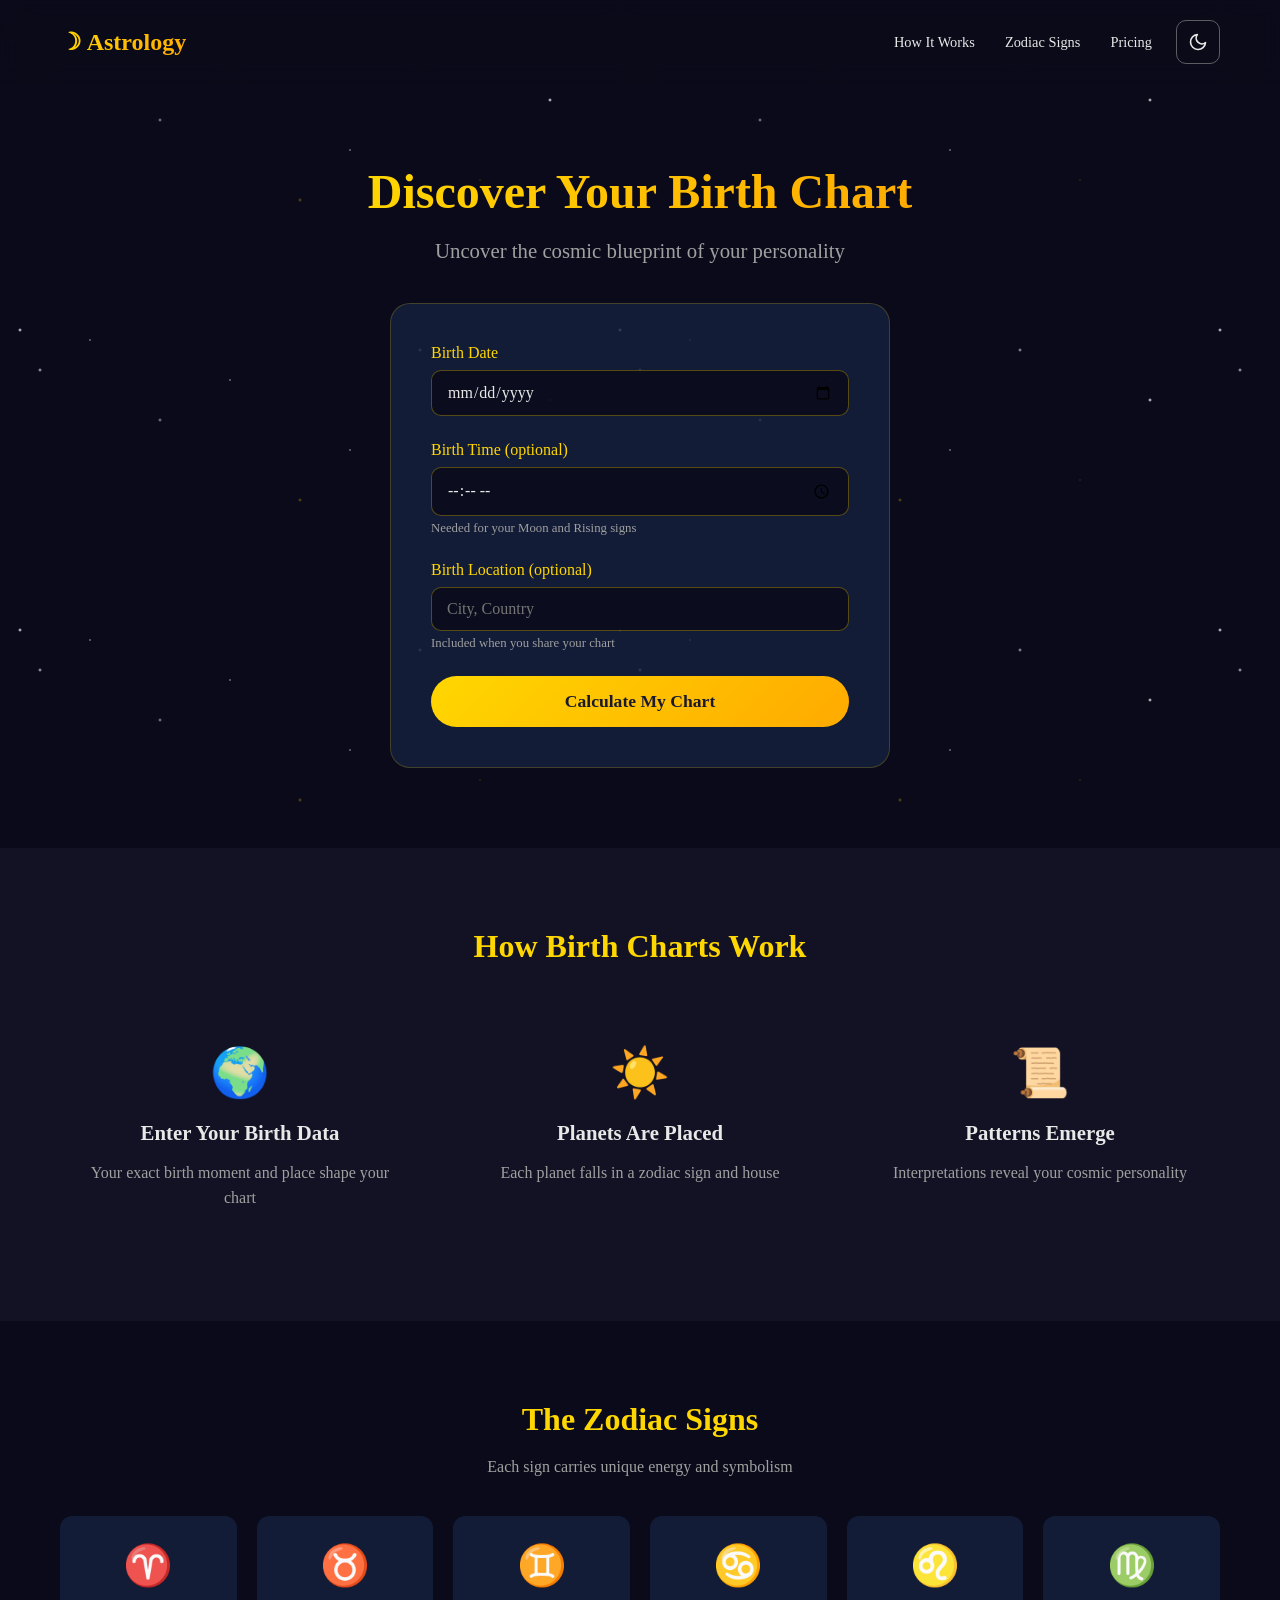
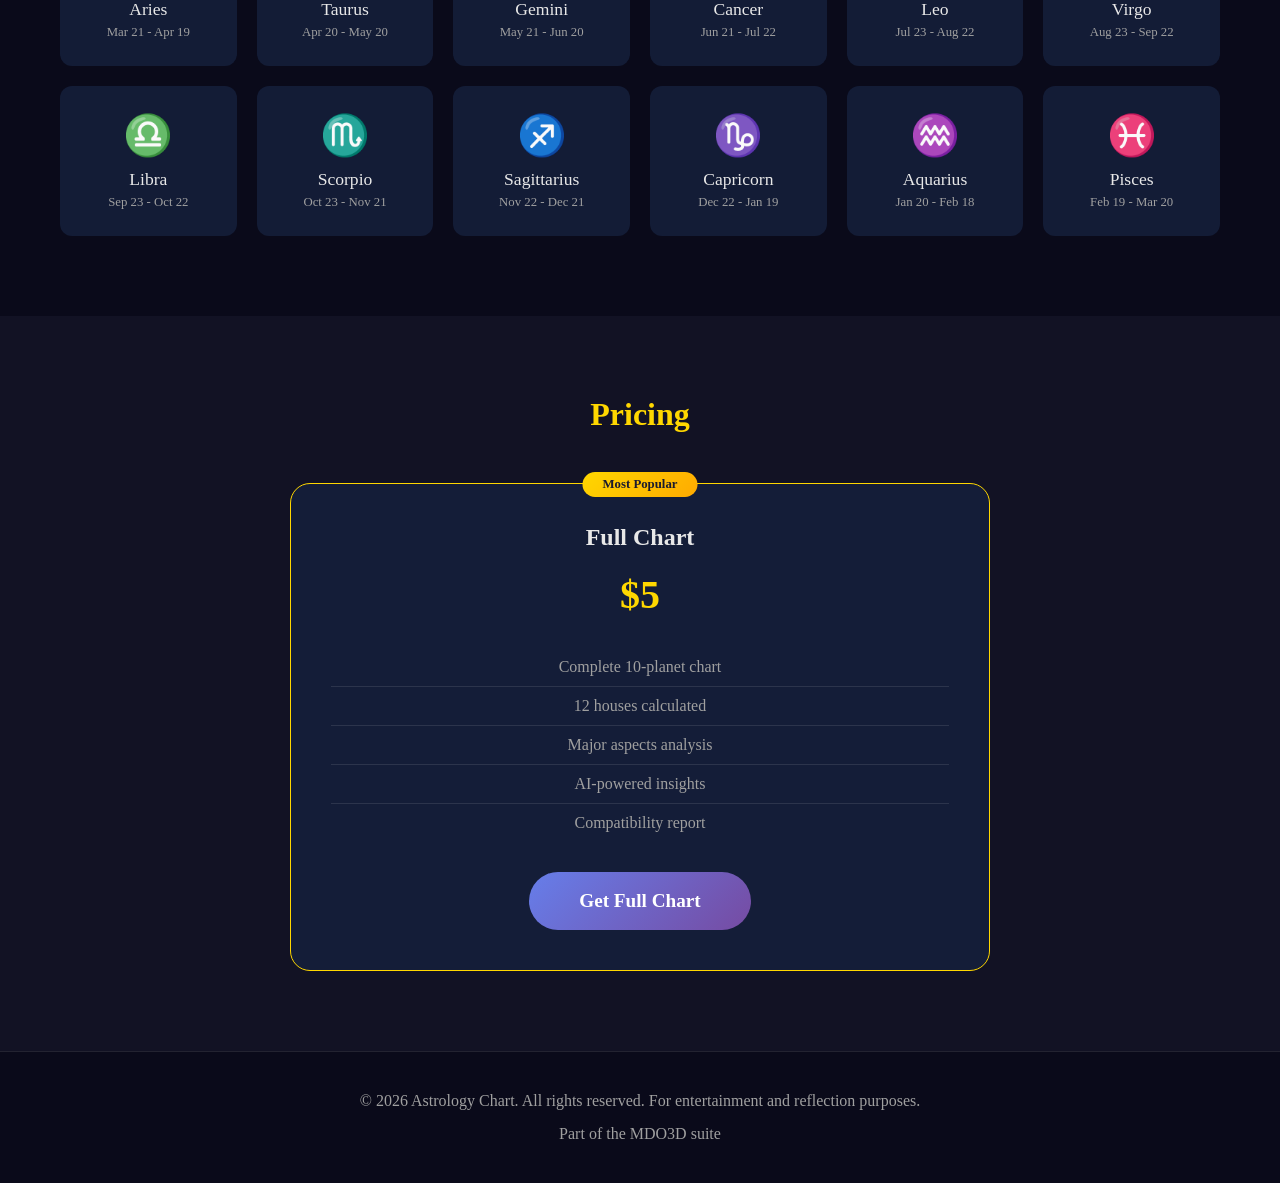
==== public/index.html @ 389abce1 "fix(astrology): no empty result card before purchase; honest unlock copy Root cause: since paid-from" ====
<!DOCTYPE html>
<html lang="en">
<head>
    <meta charset="UTF-8">
    <script src="/js/theme-init.js"></script>
<meta name="viewport" content="width=device-width, initial-scale=1.0">
    <title>Birth Chart Calculator — Astrology</title>
    <meta name="description" content="Enter your birth date, time and place to calculate your Sun, Moon and Rising signs, explore your birth chart, and request an optional AI astrology reading.">
    <meta name="keywords" content="astrology, birth chart, natal chart, sun sign, moon sign, rising sign, horoscope, zodiac">
    <link rel="canonical" href="https://astrology.mdo3d.com/">
    <meta name="theme-color" content="#ffd700">
    <link rel="icon" href="/favicon.ico" sizes="any">
    <link rel="icon" href="/favicon.svg" type="image/svg+xml">
    <link rel="apple-touch-icon" href="/apple-touch-icon.png">
    <link rel="manifest" href="/site.webmanifest">
    <meta property="og:type" content="website">
    <meta property="og:site_name" content="Astrology · MDO3D Guidance">
    <meta property="og:title" content="Birth Chart Calculator — Astrology">
    <meta property="og:description" content="Enter your birth date, time and place to calculate your Sun, Moon and Rising signs, explore your birth chart, and request an optional AI astrology reading.">
    <meta property="og:url" content="https://astrology.mdo3d.com/">
    <meta property="og:image" content="https://astrology.mdo3d.com/og-image.png">
    <meta property="og:image:type" content="image/png">
    <meta property="og:image:width" content="1200">
    <meta property="og:image:height" content="630">
    <meta property="og:image:alt" content="Astrology — Your Sun, Moon and Rising signs. Part of MDO3D Guidance.">
    <meta property="og:locale" content="en_US">
    <meta name="twitter:card" content="summary_large_image">
    <meta name="twitter:title" content="Birth Chart Calculator — Astrology">
    <meta name="twitter:description" content="Enter your birth date, time and place to calculate your Sun, Moon and Rising signs, explore your birth chart, and request an optional AI astrology reading.">
    <meta name="twitter:image" content="https://astrology.mdo3d.com/og-image.png">
    <meta name="twitter:image:alt" content="Astrology — Your Sun, Moon and Rising signs. Part of MDO3D Guidance.">
    <script type="application/ld+json">
    {
      "@context": "https://schema.org",
      "@graph": [
        {
          "@type": "WebSite",
          "@id": "https://astrology.mdo3d.com/#website",
          "url": "https://astrology.mdo3d.com/",
          "name": "Astrology",
          "description": "Enter your birth date, time and place to calculate your Sun, Moon and Rising signs, explore your birth chart, and request an optional AI astrology reading.",
          "inLanguage": "en",
          "publisher": {
            "@type": "Organization",
            "name": "MDO3D"
          }
        },
        {
          "@type": "WebApplication",
          "@id": "https://astrology.mdo3d.com/#app",
          "name": "Astrology",
          "url": "https://astrology.mdo3d.com/",
          "description": "Enter your birth date, time and place to calculate your Sun, Moon and Rising signs, explore your birth chart, and request an optional AI astrology reading.",
          "applicationCategory": "LifestyleApplication",
          "operatingSystem": "Any (web browser)",
          "image": "https://astrology.mdo3d.com/og-image.png",
          "isPartOf": {
            "@id": "https://astrology.mdo3d.com/#website"
          }
        }
      ]
    }
    </script>
    <link rel="stylesheet" href="css/styles.css?v=cards1">
<style>.skip-link{position:absolute;left:-9999px;top:8px;z-index:10000;padding:8px 16px;background:#111111;color:#ffffff;font-weight:600;text-decoration:none;border-radius:4px}.skip-link:focus{left:8px;top:8px}</style>
  <script src="/js/consent.js" defer></script>
  <script src="/js/theme-toggle.js" defer></script>
</head>
<body>
<a class="skip-link" href="#main-content">Skip to content</a>
    <div class="stars"></div>
    
    <header>
        <nav class="container">
            <div class="logo">
                <h1>☽ Astrology</h1>
            </div>
            <div class="nav-links">
                <a href="#how-it-works">How It Works</a>
                <a href="#signs">Zodiac Signs</a>
                <a href="#pricing">Pricing</a>
                <button type="button" class="mdo-theme" data-mdo-theme aria-label="Switch theme" title="Switch theme"><svg class="mdo-i mdo-i-moon" viewBox="0 0 24 24" aria-hidden="true" focusable="false"><path d="M21 12.8A9 9 0 1 1 11.2 3a7 7 0 0 0 9.8 9.8z"/></svg><svg class="mdo-i mdo-i-sun" viewBox="0 0 24 24" aria-hidden="true" focusable="false"><circle cx="12" cy="12" r="4"/><path d="M12 2v2M12 20v2M4.9 4.9l1.4 1.4M17.7 17.7l1.4 1.4M2 12h2M20 12h2M4.9 19.1l1.4-1.4M17.7 6.3l1.4-1.4"/></svg></button>
            </div>
        </nav>
    </header>

    <main id="main-content">
        <section class="hero">
            <div class="container">
                <h2 class="hero-title">Discover Your Birth Chart</h2>
                <p class="hero-subtitle">Uncover the cosmic blueprint of your personality</p>
                
                <form class="birth-form" id="birth-form" novalidate>
                    <div class="form-group">
                        <label for="birth-date">Birth Date</label>
                        <input type="date" id="birth-date" name="birth-date" required min="1900-01-01" aria-describedby="birth-date-error">
                        <span id="birth-date-error" class="field-error" role="alert" hidden></span>
                    </div>
                    
                    <div class="form-group">
                        <label for="birth-time">Birth Time (optional)</label>
                        <input type="time" id="birth-time" name="birth-time">
                        <span class="hint">Needed for your Moon and Rising signs</span>
                    </div>
                    
                    <div class="form-group">
                        <label for="location">Birth Location (optional)</label>
                        <input type="text" id="location" name="location" placeholder="City, Country">
                        <span class="hint">Included when you share your chart</span>
                    </div>
                    
                    <button type="submit" class="btn-primary btn-calculate">
                        <span>Calculate My Chart</span>
                    </button>
                </form>
            </div>
        </section>

        <section class="chart-display" id="chart-display" style="display: none;">
            <div class="container">
                <h3 class="section-title">Your Birth Chart</h3>
                <div class="chart-result" id="chart-result">
                </div>
            </div>
        </section>

        <section class="reading-section" id="reading-section" style="display: none;">
            <div class="container">
                <div class="reading-content">
                    <h3>Your Cosmic Profile</h3>
                    
                    <div class="free-reading" id="free-reading">
                        <div class="chart-meanings" id="chart-meanings"></div>
                    </div>

                    <div class="premium-upsell" id="premium-upsell">
                        <h4>Unlock Your Full Cosmic Profile</h4>
                        <p>Your chart interpretation is the paid AI reading: the full birth chart with all planets and houses</p>
                        <ul class="premium-features">
                            <li>✨ All 10 planets placed</li>
                            <li>✨ 12 houses calculated</li>
                            <li>✨ Major aspects analyzed</li>
                            <li>✨ AI-generated personality profile</li>
                            <li>✨ Compatibility insights</li>
                        </ul>
                        <button class="btn-premium" id="upgrade-btn">
                            Get Full Chart - <span data-price="birth-chart">$5</span>
                        </button>
                    </div>

                    <div class="result-actions">
                    <button class="btn-share" id="share-btn">
                        <svg width="20" height="20" viewBox="0 0 24 24" fill="none" stroke="currentColor" stroke-width="2">
                            <circle cx="18" cy="5" r="3"></circle>
                            <circle cx="6" cy="12" r="3"></circle>
                            <circle cx="18" cy="19" r="3"></circle>
                            <line x1="8.59" y1="13.51" x2="15.42" y2="17.49"></line>
                            <line x1="15.41" y1="6.51" x2="8.59" y2="10.49"></line>
                        </svg>
                        Share My Chart
                    </button>
                    
                    <button class="btn-secondary" id="new-reading-btn">New Chart</button>
                    </div>
                </div>
            </div>
        </section>
        
        <div class="premium-modal" id="premium-modal">
            <div class="modal-overlay" id="modal-overlay"></div>
            <div class="modal-content">
                <button class="modal-close" id="modal-close">&times;</button>
                <h3>Unlock Full Chart Analysis</h3>
                <p>Get AI-powered complete birth chart with all planets, houses, and aspects</p>
                <ul class="modal-features">
                    <li>✨ All 10 planets placed</li>
                    <li>✨ 12 houses calculated</li>
                    <li>✨ Major aspects analyzed</li>
                    <li>✨ AI-generated personality profile</li>
                    <li>✨ Compatibility insights</li>
                </ul>
                <button class="btn-premium modal-btn" id="modal-upgrade-btn" onclick="handlePremiumPurchase()">
                    Get Full Chart - <span data-price="birth-chart">$5</span>
                </button>
                <button class="modal-skip" id="modal-skip">Maybe Later</button>
            </div>
        </div>

        <section id="how-it-works" class="section-light">
            <div class="container">
                <h2>How Birth Charts Work</h2>
                <div class="steps">
                    <div class="step">
                        <div class="step-icon">🌍</div>
                        <h3>Enter Your Birth Data</h3>
                        <p>Your exact birth moment and place shape your chart</p>
                    </div>
                    <div class="step">
                        <div class="step-icon">☀️</div>
                        <h3>Planets Are Placed</h3>
                        <p>Each planet falls in a zodiac sign and house</p>
                    </div>
                    <div class="step">
                        <div class="step-icon">📜</div>
                        <h3>Patterns Emerge</h3>
                        <p>Interpretations reveal your cosmic personality</p>
                    </div>
                </div>
            </div>
        </section>

        <section id="signs" class="signs-info">
            <div class="container">
                <h2>The Zodiac Signs</h2>
                <p class="signs-intro">Each sign carries unique energy and symbolism</p>
                <div class="signs-grid" id="signs-grid">
                </div>
            </div>
        </section>

        <section id="pricing" class="pricing-section">
            <div class="container">
                <h2>Pricing</h2>
                <div class="pricing-cards">
                    <div class="pricing-card featured">
                        <div class="badge">Most Popular</div>
                        <h3>Full Chart</h3>
                        <div class="price" data-price="birth-chart">$5</div>
                        <ul>
                            <li>Complete 10-planet chart</li>
                            <li>12 houses calculated</li>
                            <li>Major aspects analysis</li>
                            <li>AI-powered insights</li>
                            <li>Compatibility report</li>
                        </ul>
                        <button class="btn-premium" onclick="handlePremiumPurchase()">Get Full Chart</button>
                    </div>
                </div>
            </div>
        </section>
    </main>

    <footer>
        <div class="container">
            <p>&copy; 2026 Astrology Chart. All rights reserved. For entertainment and reflection purposes.</p>
            <div class="footer-links">
                <a href="https://mdo3d.com">Part of the MDO3D suite</a>
            </div>
        </div>
    </footer>

    <!-- Firebase is optional and lazy-loaded by js/config/firebase.js (off by default). -->

    <script src="js/price-display.js"></script>
    <script src="js/entitlement.js"></script>
    <script src="js/app.js" type="module"></script>
</body>
</html>
---- public/css/styles.css ----
:root {
    --primary: #ffd700;
    --primary-dark: #b8860b;
    --secondary: #1a1a2e;
    --accent: #16213e;
    --bg: #0a0a1a;
    --text: #e8e8e8;
    --text-muted: #a0a0a0;
    --card-bg: rgba(22, 33, 62, 0.8);
    --gold: linear-gradient(135deg, #ffd700, #ffaa00);
    --cosmic: linear-gradient(135deg, #1a1a3e, #0a0a1a);
}

* {
    margin: 0;
    padding: 0;
    box-sizing: border-box;
}

body {
    font-family: 'Georgia', serif;
    background: var(--bg);
    color: var(--text);
    min-height: 100vh;
    overflow-x: hidden;
}

.stars {
    position: fixed;
    top: 0;
    left: 0;
    width: 100%;
    height: 100%;
    pointer-events: none;
    background: radial-gradient(2px 2px at 20px 30px, #fff, transparent),
                radial-gradient(2px 2px at 40px 70px, rgba(255,255,255,0.8), transparent),
                radial-gradient(1px 1px at 90px 40px, #fff, transparent),
                radial-gradient(2px 2px at 160px 120px, rgba(255,255,255,0.6), transparent),
                radial-gradient(1px 1px at 230px 80px, #fff, transparent),
                radial-gradient(2px 2px at 300px 200px, rgba(255,215,0,0.4), transparent),
                radial-gradient(1px 1px at 350px 150px, #fff, transparent),
                radial-gradient(2px 2px at 420px 50px, rgba(255,255,255,0.7), transparent),
                radial-gradient(1px 1px at 480px 180px, rgba(255,215,0,0.3), transparent),
                radial-gradient(2px 2px at 550px 100px, #fff, transparent);
    background-size: 600px 300px;
    animation: twinkle 8s ease-in-out infinite;
    z-index: 0;
}

@keyframes twinkle {
    0%, 100% { opacity: 0.6; }
    50% { opacity: 1; }
}

.container {
    max-width: 1200px;
    margin: 0 auto;
    padding: 0 20px;
    position: relative;
    z-index: 1;
}

header {
    padding: 20px 0;
    background: rgba(10, 10, 26, 0.9);
    backdrop-filter: blur(10px);
    position: sticky;
    top: 0;
    z-index: 100;
}

header nav {
    display: flex;
    justify-content: space-between;
    align-items: center;
}

.logo h1 {
    font-size: 1.5rem;
    background: var(--gold);
    -webkit-background-clip: text;
    -webkit-text-fill-color: transparent;
    background-clip: text;
}

.nav-links a {
    color: var(--text);
    text-decoration: none;
    margin-left: 30px;
    font-size: 0.9rem;
    transition: color 0.3s;
}

.nav-links a:hover {
    color: var(--primary);
}

.hero {
    padding: 80px 0;
    text-align: center;
    min-height: 70vh;
    display: flex;
    flex-direction: column;
    justify-content: center;
}

.hero-title {
    font-size: 3rem;
    margin-bottom: 20px;
    background: var(--gold);
    -webkit-background-clip: text;
    -webkit-text-fill-color: transparent;
    background-clip: text;
}

.hero-subtitle {
    font-size: 1.3rem;
    color: var(--text-muted);
    margin-bottom: 40px;
}

.birth-form {
    max-width: 500px;
    margin: 0 auto;
    background: var(--card-bg);
    padding: 40px;
    border-radius: 20px;
    border: 1px solid rgba(255, 215, 0, 0.2);
}

.form-group {
    margin-bottom: 25px;
    text-align: left;
}

.form-group label {
    display: block;
    margin-bottom: 8px;
    font-size: 1rem;
    color: var(--primary);
}

.form-group input {
    width: 100%;
    padding: 12px 15px;
    background: rgba(10, 10, 26, 0.8);
    border: 1px solid rgba(255, 215, 0, 0.3);
    border-radius: 10px;
    color: var(--text);
    font-family: inherit;
    font-size: 1rem;
    transition: border-color 0.3s;
}

.form-group input:focus {
    outline: none;
    border-color: var(--primary);
}

.form-group .hint {
    display: block;
    font-size: 0.8rem;
    color: var(--text-muted);
    margin-top: 5px;
}

.btn-primary {
    background: var(--gold);
    color: #1a1a2e;
    border: none;
    padding: 15px 40px;
    font-size: 1.1rem;
    font-weight: 600;
    border-radius: 30px;
    cursor: pointer;
    transition: transform 0.3s, box-shadow 0.3s;
    font-family: inherit;
    width: 100%;
}

.btn-primary:hover {
    transform: translateY(-2px);
    box-shadow: 0 10px 30px rgba(255, 215, 0, 0.3);
}

.btn-secondary {
    background: transparent;
    color: var(--primary);
    border: 2px solid var(--primary);
    padding: 15px 40px;
    font-size: 1.1rem;
    border-radius: 30px;
    cursor: pointer;
    transition: all 0.3s;
    font-family: inherit;
}

.btn-secondary:hover {
    background: rgba(255, 215, 0, 0.1);
}

.btn-premium {
    background: linear-gradient(135deg, #667eea, #764ba2);
    color: white;
    border: none;
    padding: 18px 50px;
    font-size: 1.2rem;
    font-weight: 600;
    border-radius: 30px;
    cursor: pointer;
    transition: transform 0.3s, box-shadow 0.3s;
    font-family: inherit;
}

.btn-premium:hover {
    transform: translateY(-2px);
    box-shadow: 0 10px 30px rgba(102, 126, 234, 0.4);
}

.chart-display {
    padding: 60px 0;
}

.section-title {
    font-size: 2rem;
    text-align: center;
    margin-bottom: 40px;
    color: var(--primary);
}

.chart-result {
    max-width: 900px;
    margin: 0 auto;
}

.chart-sunmoon {
    display: flex;
    justify-content: center;
    gap: 30px; /* 3 x 280px + 2 x 30px = 900px: keeps all three cards on one row */
    flex-wrap: wrap;
    margin-bottom: 40px;
}

.sign-card {
    background: var(--card-bg);
    border-radius: 20px;
    padding: 30px;
    width: 280px;
    text-align: center;
    border: 1px solid rgba(255, 215, 0, 0.2);
    opacity: 0;
    transform: translateY(20px);
    animation: fadeIn 0.6s forwards;
}

.sign-card:nth-child(1) { animation-delay: 0.1s; }
.sign-card:nth-child(2) { animation-delay: 0.3s; }
.sign-card:nth-child(3) { animation-delay: 0.5s; }

@keyframes fadeIn {
    to {
        opacity: 1;
        transform: translateY(0);
    }
}

.sign-card .symbol {
    font-size: 4rem;
    margin-bottom: 15px;
}

.sign-card .title {
    font-size: 0.9rem;
    color: var(--text-muted);
    text-transform: uppercase;
    letter-spacing: 2px;
    margin-bottom: 5px;
}

.sign-card .name {
    font-size: 1.8rem;
    color: var(--primary);
    margin-bottom: 5px;
}

.sign-card .dates {
    font-size: 0.85rem;
    color: var(--text-muted);
    margin-bottom: 15px;
}

.sign-card .element {
    font-size: 0.9rem;
    color: var(--text);
    text-transform: capitalize;
}

.sign-card .ruler {
    font-size: 0.85rem;
    color: var(--text-muted);
    margin-top: 5px;
}

.reading-section {
    padding: 60px 0;
}

.reading-content {
    max-width: 900px;
    margin: 0 auto;
}

.reading-content h3 {
    font-size: 1.8rem;
    margin-bottom: 30px;
    color: var(--primary);
    text-align: center;
}

.chart-meanings {
    background: var(--card-bg);
    border-radius: 20px;
    padding: 40px;
    margin-bottom: 30px;
}

.chart-section {
    margin-bottom: 35px;
    padding-bottom: 35px;
    border-bottom: 1px solid rgba(255, 215, 0, 0.1);
}

.chart-section:last-child {
    margin-bottom: 0;
    padding-bottom: 0;
    border-bottom: none;
}

.chart-section-header {
    display: flex;
    align-items: center;
    gap: 15px;
    margin-bottom: 15px;
}

.chart-section-header .symbol {
    font-size: 2.5rem;
}

.chart-section-header h4 {
    font-size: 1.4rem;
    color: var(--primary);
}

.chart-section-header .role {
    font-size: 0.85rem;
    color: var(--text-muted);
}

.chart-section p {
    line-height: 1.8;
    margin-bottom: 15px;
}

.chart-section ul {
    list-style: none;
    display: flex;
    flex-wrap: wrap;
    gap: 10px;
}

.chart-section li {
    background: rgba(255, 215, 0, 0.1);
    padding: 5px 15px;
    border-radius: 20px;
    font-size: 0.9rem;
}

.personality-summary {
    background: linear-gradient(135deg, rgba(255, 215, 0, 0.1), rgba(255, 170, 0, 0.1));
    border-radius: 16px;
    padding: 25px;
    margin-top: 20px;
    text-align: center;
    font-style: italic;
    font-size: 1.1rem;
    line-height: 1.7;
}

.premium-upsell {
    background: linear-gradient(135deg, rgba(102, 126, 234, 0.2), rgba(118, 75, 162, 0.2));
    border-radius: 20px;
    padding: 40px;
    text-align: center;
    margin-bottom: 30px;
    border: 1px solid rgba(102, 126, 234, 0.3);
}

.premium-upsell h4 {
    font-size: 1.5rem;
    margin-bottom: 15px;
}

.premium-upsell p {
    color: var(--text-muted);
    margin-bottom: 20px;
}

.premium-features {
    list-style: none;
    margin-bottom: 30px;
}

.premium-features li {
    padding: 8px 0;
    color: var(--text);
}

.result-actions {
    display: flex;
    flex-wrap: wrap;
    justify-content: center;
    align-items: center;
    gap: 15px;
}

.result-actions .btn-share {
    margin: 0;
}

.btn-share {
    display: flex;
    align-items: center;
    justify-content: center;
    gap: 10px;
    background: transparent;
    border: 2px solid var(--text-muted);
    color: var(--text);
    padding: 12px 30px;
    border-radius: 30px;
    cursor: pointer;
    margin: 0 auto 20px;
    transition: all 0.3s;
    font-family: inherit;
}

.btn-share:hover {
    border-color: var(--primary);
    color: var(--primary);
}

.premium-modal {
    display: none;
    position: fixed;
    top: 0;
    left: 0;
    width: 100%;
    height: 100%;
    z-index: 1000;
    justify-content: center;
    align-items: center;
}

.premium-modal.active {
    display: flex;
}

.modal-overlay {
    position: absolute;
    top: 0;
    left: 0;
    width: 100%;
    height: 100%;
    background: rgba(0, 0, 0, 0.8);
}

.modal-content {
    position: relative;
    background: linear-gradient(135deg, #1a1a2e, #16213e);
    border-radius: 24px;
    padding: 40px;
    max-width: 450px;
    width: 90%;
    text-align: center;
    border: 1px solid rgba(255, 215, 0, 0.3);
    animation: modalSlide 0.3s ease-out;
}

@keyframes modalSlide {
    from { opacity: 0; transform: translateY(-20px); }
    to { opacity: 1; transform: translateY(0); }
}

.modal-close {
    position: absolute;
    top: 15px;
    right: 20px;
    background: none;
    border: none;
    color: var(--text-muted);
    font-size: 2rem;
    cursor: pointer;
}

.modal-close:hover { color: var(--primary); }

.modal-content h3 {
    font-size: 1.8rem;
    color: var(--primary);
    margin-bottom: 15px;
}

.modal-content > p {
    color: var(--text-muted);
    margin-bottom: 25px;
}

.modal-features {
    list-style: none;
    text-align: left;
    margin-bottom: 30px;
}

.modal-features li {
    padding: 10px 0;
    color: var(--text);
    border-bottom: 1px solid rgba(255, 255, 255, 0.1);
}

.modal-features li:last-child { border-bottom: none; }

.modal-btn {
    width: 100%;
    margin-bottom: 15px;
}

.modal-skip {
    background: none;
    border: none;
    color: var(--text-muted);
    cursor: pointer;
    font-size: 0.9rem;
}

.modal-skip:hover { color: var(--text); }

.section-light {
    padding: 80px 0;
    background: rgba(26, 26, 46, 0.5);
}

.section-light h2 {
    text-align: center;
    font-size: 2rem;
    margin-bottom: 50px;
    color: var(--primary);
}

.steps {
    display: grid;
    grid-template-columns: repeat(auto-fit, minmax(250px, 1fr));
    gap: 40px;
    text-align: center;
}

.step {
    padding: 30px;
}

.step-icon {
    font-size: 3rem;
    margin-bottom: 20px;
}

.step h3 {
    font-size: 1.3rem;
    margin-bottom: 15px;
}

.step p {
    color: var(--text-muted);
    line-height: 1.6;
}

.signs-info {
    padding: 80px 0;
}

.signs-info h2 {
    text-align: center;
    font-size: 2rem;
    margin-bottom: 20px;
    color: var(--primary);
}

.signs-intro {
    text-align: center;
    color: var(--text-muted);
    margin-bottom: 40px;
}

.signs-grid {
    display: grid;
    /* 12 signs: 6 / 4 / 3 / 2 columns divide evenly, so no orphan row */
    grid-template-columns: repeat(6, 1fr);
    gap: 20px;
}

@media (max-width: 1000px) {
    .signs-grid { grid-template-columns: repeat(4, 1fr); }
}

@media (max-width: 768px) {
    .signs-grid { grid-template-columns: repeat(3, 1fr); }
}

@media (max-width: 480px) {
    .signs-grid { grid-template-columns: repeat(2, 1fr); }
}

.sign-card-grid {
    background: var(--card-bg);
    border-radius: 12px;
    padding: 25px;
    text-align: center;
    border: 1px solid transparent;
}

.sign-card-grid .symbol {
    font-size: 2.5rem;
    margin-bottom: 10px;
}

.sign-card-grid .name {
    font-size: 1.1rem;
    margin-bottom: 5px;
}

.sign-card-grid .dates {
    font-size: 0.8rem;
    color: var(--text-muted);
}

.pricing-section {
    padding: 80px 0;
    background: rgba(26, 26, 46, 0.5);
}

.pricing-section h2 {
    text-align: center;
    font-size: 2rem;
    margin-bottom: 50px;
    color: var(--primary);
}

.pricing-cards {
    display: grid;
    grid-template-columns: repeat(auto-fit, minmax(280px, 1fr));
    gap: 40px;
    max-width: 700px;
    margin: 0 auto;
}

.pricing-card {
    background: var(--card-bg);
    border-radius: 20px;
    padding: 40px;
    text-align: center;
    border: 1px solid rgba(255, 215, 0, 0.1);
    position: relative;
    display: flex;
    flex-direction: column;
}

.pricing-card > button {
    margin-top: auto;
    align-self: center;
}

.pricing-card.featured {
    border-color: var(--primary);
}

.pricing-card .badge {
    position: absolute;
    top: -12px;
    left: 50%;
    transform: translateX(-50%);
    background: var(--gold);
    color: #1a1a2e;
    padding: 5px 20px;
    border-radius: 20px;
    font-size: 0.8rem;
    font-weight: 600;
}

.pricing-card h3 {
    font-size: 1.5rem;
    margin-bottom: 20px;
}

.pricing-card .price {
    font-size: 2.5rem;
    font-weight: 700;
    color: var(--primary);
    margin-bottom: 30px;
}

.pricing-card ul {
    list-style: none;
    margin-bottom: 30px;
}

.pricing-card li {
    padding: 10px 0;
    border-bottom: 1px solid rgba(255, 255, 255, 0.1);
    color: var(--text-muted);
}

.pricing-card li:last-child {
    border-bottom: none;
}

footer {
    padding: 40px 0;
    text-align: center;
    border-top: 1px solid rgba(255, 255, 255, 0.1);
}

footer p {
    color: var(--text-muted);
    margin-bottom: 15px;
}

.footer-links a {
    color: var(--text-muted);
    text-decoration: none;
    margin: 0 15px;
    transition: color 0.3s;
}

.footer-links a:hover {
    color: var(--primary);
}

@media (max-width: 768px) {
    .hero-title {
        font-size: 2rem;
    }
    
    .chart-sunmoon {
        flex-direction: column;
        align-items: center;
    }
    
    .sign-card {
        width: 100%;
        max-width: 300px;
    }
    
    header nav {
        flex-direction: column;
        gap: 10px;
    }

    .nav-links {
        display: flex;
        flex-wrap: wrap;
        justify-content: center;
        gap: 6px 18px;
    }

    .nav-links a {
        margin-left: 0;
    }
}

/* Premium (paid) reading */
.premium-badge {
    display: inline-block;
    background: linear-gradient(135deg, #667eea, #764ba2);
    color: #fff;
    padding: 6px 16px;
    border-radius: 20px;
    font-size: 0.85rem;
    font-weight: 600;
    margin-bottom: 25px;
}

.insights-list {
    padding-left: 1.4rem;
    line-height: 1.8;
}

.insights-list li {
    margin-bottom: 8px;
}

.chart-section.affirmation {
    border-top: 1px solid rgba(255, 215, 0, 0.2);
    padding-top: 20px;
}

/* C7B-ASTRO-NO-VALIDATION */
.form-group .field-error {
    display: block;
    color: #ff8a8a;
    font-size: 0.85rem;
    margin-top: 5px;
}
.form-group .field-error[hidden] { display: none; }
.form-group input[aria-invalid="true"] { border-color: #ff8a8a; }
.sign-card-needs-time { opacity: 0.7; }
.sign-card-needs-time .name { font-size: 1rem; }

/* A11Y-013: 44px minimum tap targets on touch widths */
@media (max-width: 768px) {
    .nav-links a, .footer-links a { display: inline-flex; align-items: center; justify-content: center; min-height: 44px; min-width: 44px; }
}

/* MOBILE-WARN: phone header. Below 768px the header stacked logo and links into two
   centred rows (123px tall). At phone widths they fit one row: smaller logo/links,
   tighter header padding. Wrap stays as a fallback; 44px tap targets kept. */
@media (max-width: 400px) {
    header { padding: 6px 0; }
    header nav { flex-direction: row; flex-wrap: wrap; justify-content: space-between; gap: 0 8px; }
    .logo h1 { font-size: 1.1rem; line-height: 1.3; white-space: nowrap; }
    .nav-links { flex-wrap: nowrap; justify-content: flex-end; gap: 10px; }
    .nav-links a { font-size: .8rem; white-space: nowrap; }
}

/* ==== THEME: light palette + toggle (generated, MDOThree method) ==== */
/* The dark palette above stays the default. theme-init.js (in <head>, before this file) sets html[data-theme]
   from the saved choice (localStorage "mdo-theme") or the OS preference; the toggle (theme-toggle.js) flips it. */
html[data-theme="dark"] { color-scheme: dark; }
html[data-theme="light"] { color-scheme: light; --primary: #7a5a00; --primary-dark: #5c4300; --secondary: #efe9da; --accent: #e6dfcc; --bg: #f7f4ec; --text: #1c1a2e; --text-muted: #554f66; --card-bg: rgba(255, 255, 255, 0.88); --cosmic: linear-gradient(135deg, #f3eee0, #f7f4ec); }
html[data-theme="light"] .stars { display: none; }
html[data-theme="light"] header { background: rgba(247, 244, 236, 0.9); }
html[data-theme="light"] .logo h1 { background-image: linear-gradient(135deg, #7a5a00, #8f4f00); }
html[data-theme="light"] .hero-title { background-image: linear-gradient(135deg, #7a5a00, #8f4f00); }
html[data-theme="light"] .birth-form { border: 1px solid rgba(122, 90, 0, 0.28); }
html[data-theme="light"] .form-group input { background: rgba(247, 244, 236, 0.8); border: 1px solid rgba(122, 90, 0, 0.42); }
html[data-theme="light"] .btn-primary:hover { box-shadow: 0 10px 30px rgba(122, 90, 0, 0.42); }
html[data-theme="light"] .btn-secondary:hover { background: rgba(122, 90, 0, 0.14); }
html[data-theme="light"] .sign-card { border: 1px solid rgba(122, 90, 0, 0.28); }
html[data-theme="light"] .chart-section { border-bottom: 1px solid rgba(122, 90, 0, 0.14); }
html[data-theme="light"] .chart-section li { background: rgba(122, 90, 0, 0.14); }
html[data-theme="light"] .personality-summary { background: linear-gradient(135deg, rgba(122, 90, 0, 0.14), rgba(122, 90, 0, 0.14)); }
html[data-theme="light"] .modal-overlay { background: rgba(247, 244, 236, 0.8); }
html[data-theme="light"] .modal-content { background: linear-gradient(135deg, #efe9da, #efe9da); border: 1px solid rgba(122, 90, 0, 0.42); }
html[data-theme="light"] .modal-features li { border-bottom: 1px solid rgba(0, 0, 0, 0.12); }
html[data-theme="light"] .section-light { background: rgba(239, 233, 218, 0.5); }
html[data-theme="light"] .pricing-section { background: rgba(239, 233, 218, 0.5); }
html[data-theme="light"] .pricing-card { border: 1px solid rgba(122, 90, 0, 0.14); }
html[data-theme="light"] .pricing-card li { border-bottom: 1px solid rgba(0, 0, 0, 0.12); }
html[data-theme="light"] footer { border-top: 1px solid rgba(0, 0, 0, 0.12); }
html[data-theme="light"] .chart-section.affirmation { border-top: 1px solid rgba(122, 90, 0, 0.28); }
html[data-theme="light"] .form-group .field-error { color: #a8231b; }
html[data-theme="light"] .form-group input::placeholder { color: #554f66; }
html[data-theme="light"] .modal-overlay { background: rgba(20, 18, 30, 0.55); }

/* Theme toggle: 44x44 icon button, last (rightmost) item in the nav */
header nav .nav-links { display: flex; align-items: center; }
.mdo-theme { display: inline-flex; align-items: center; justify-content: center; flex: none; width: 44px; height: 44px;
  margin-left: 24px; padding: 0; border: 1.5px solid rgba(160, 160, 160, 0.55); border-radius: 10px; background: transparent;
  color: var(--text); cursor: pointer; font: inherit; transition: border-color 0.2s, color 0.2s; }
html[data-theme="light"] .mdo-theme { border-color: rgba(60, 60, 70, 0.45); }
.mdo-theme:hover { border-color: var(--primary); color: var(--primary); }
.mdo-theme:focus-visible { outline: 3px solid var(--primary); outline-offset: 2px; }
.mdo-theme .mdo-i { width: 20px; height: 20px; fill: none; stroke: currentColor; stroke-width: 2; stroke-linecap: round; stroke-linejoin: round; }
html[data-theme="dark"] .mdo-theme .mdo-i-moon, html:not([data-theme="dark"]) .mdo-theme .mdo-i-sun { display: none; }
@media (max-width: 768px) { .mdo-theme { margin-left: 0; } }
@media (max-width: 400px) {
    header nav { flex-wrap: nowrap; }
    .nav-links { gap: 6px; }
    .nav-links a { font-size: .75rem; min-width: 0; }
    .logo h1 { font-size: 1rem; }
}

/* Paid from first use: the meanings card is empty until the paid reading is delivered.
   Never render an empty card; the upsell below says what unlocks it. */
.chart-meanings:empty { display: none; }
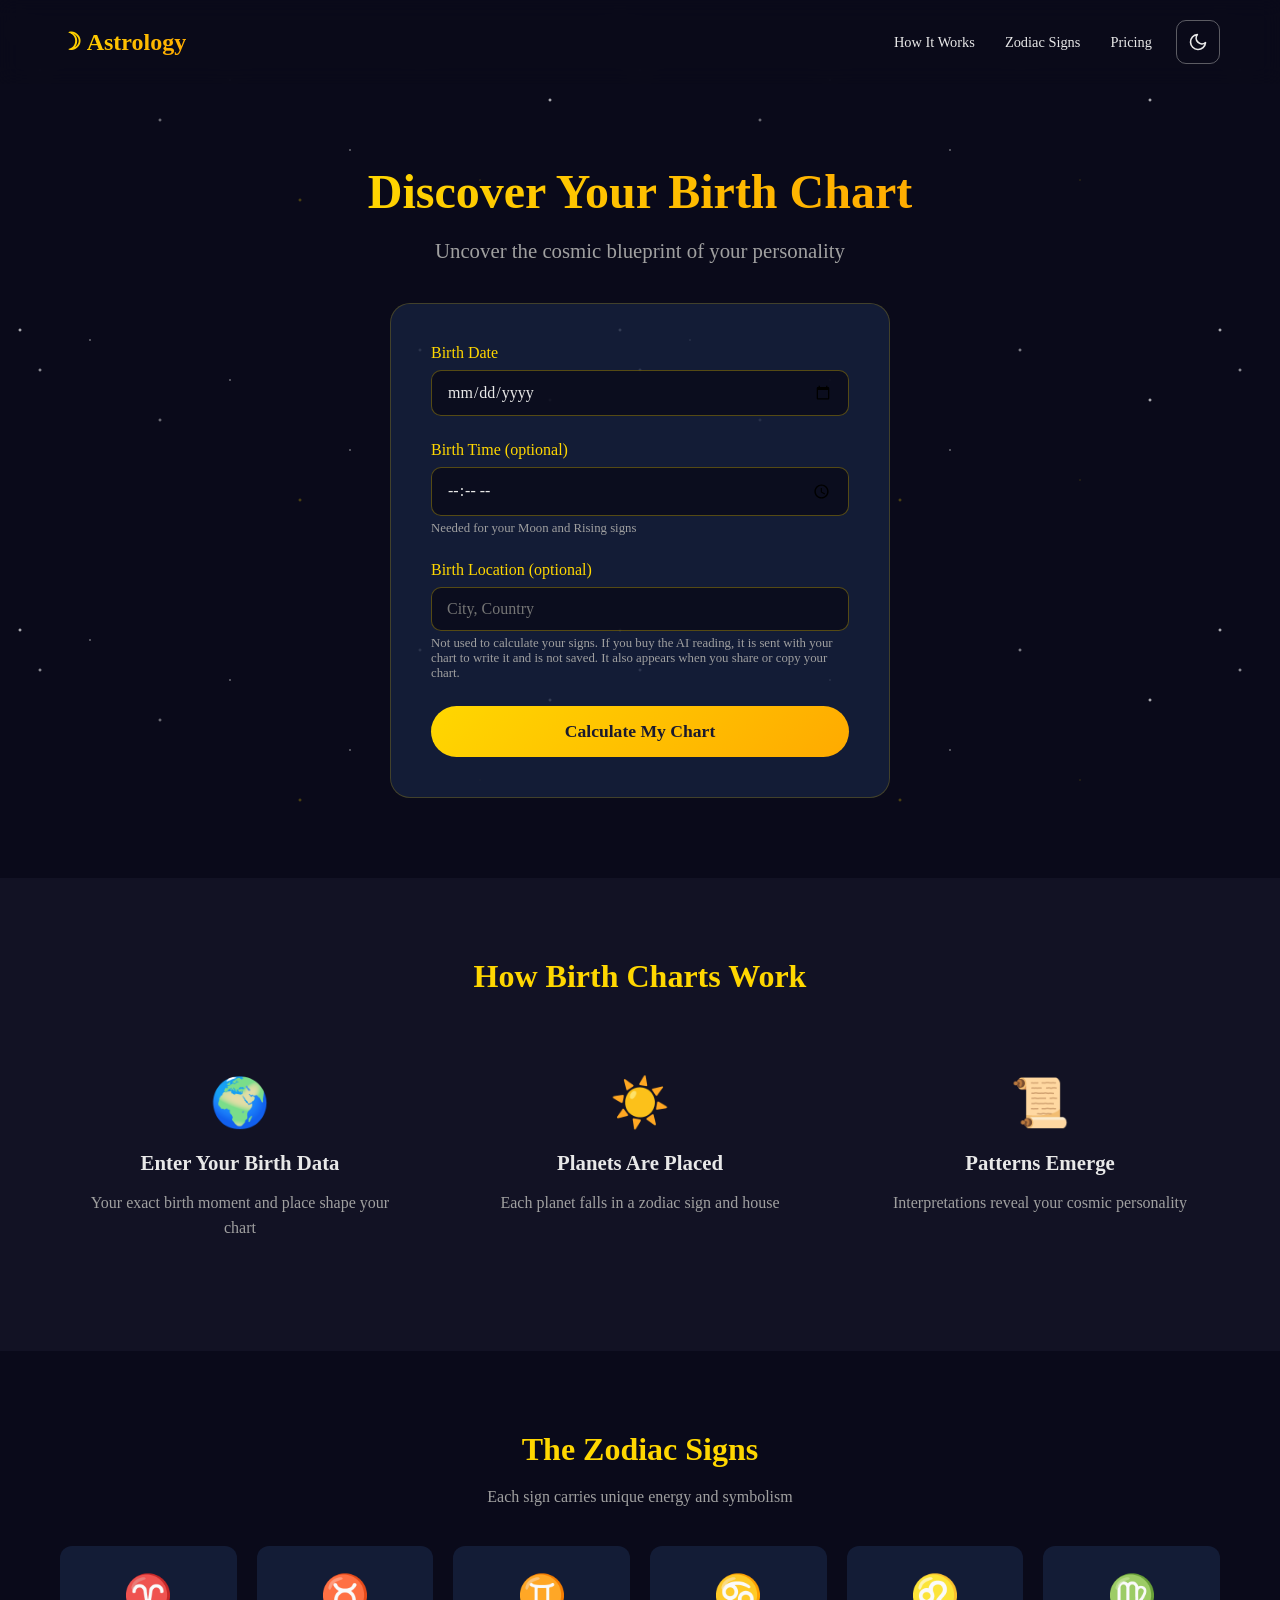
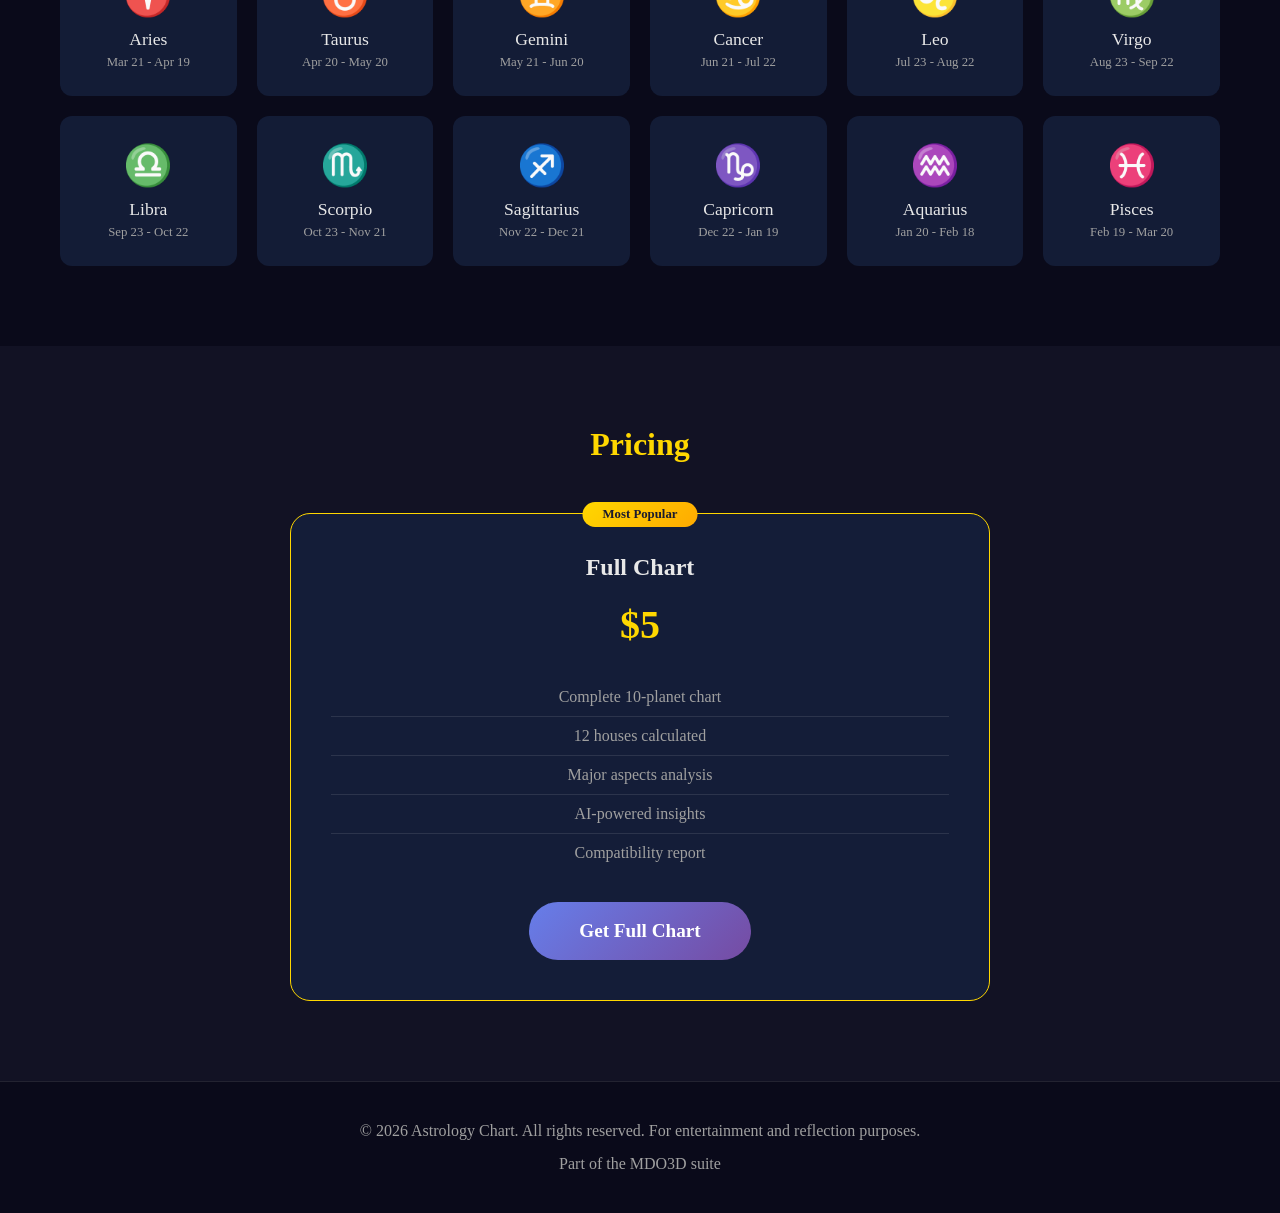
==== commit a477c3d4: "copy(astrology): birth-location hint says what is sent and stored (CONTENT-ASTRO-LOCATION, queue row" ====
--- a/public/index.html
+++ b/public/index.html
@@ -105,8 +105,8 @@
                     
                     <div class="form-group">
                         <label for="location">Birth Location (optional)</label>
-                        <input type="text" id="location" name="location" placeholder="City, Country">
-                        <span class="hint">Included when you share your chart</span>
+                        <input type="text" id="location" name="location" placeholder="City, Country" aria-describedby="location-hint">
+                        <span class="hint" id="location-hint">Not used to calculate your signs. If you buy the AI reading, it is sent with your chart to write it and is not saved. It also appears when you share or copy your chart.</span>
                     </div>
                     
                     <button type="submit" class="btn-primary btn-calculate">
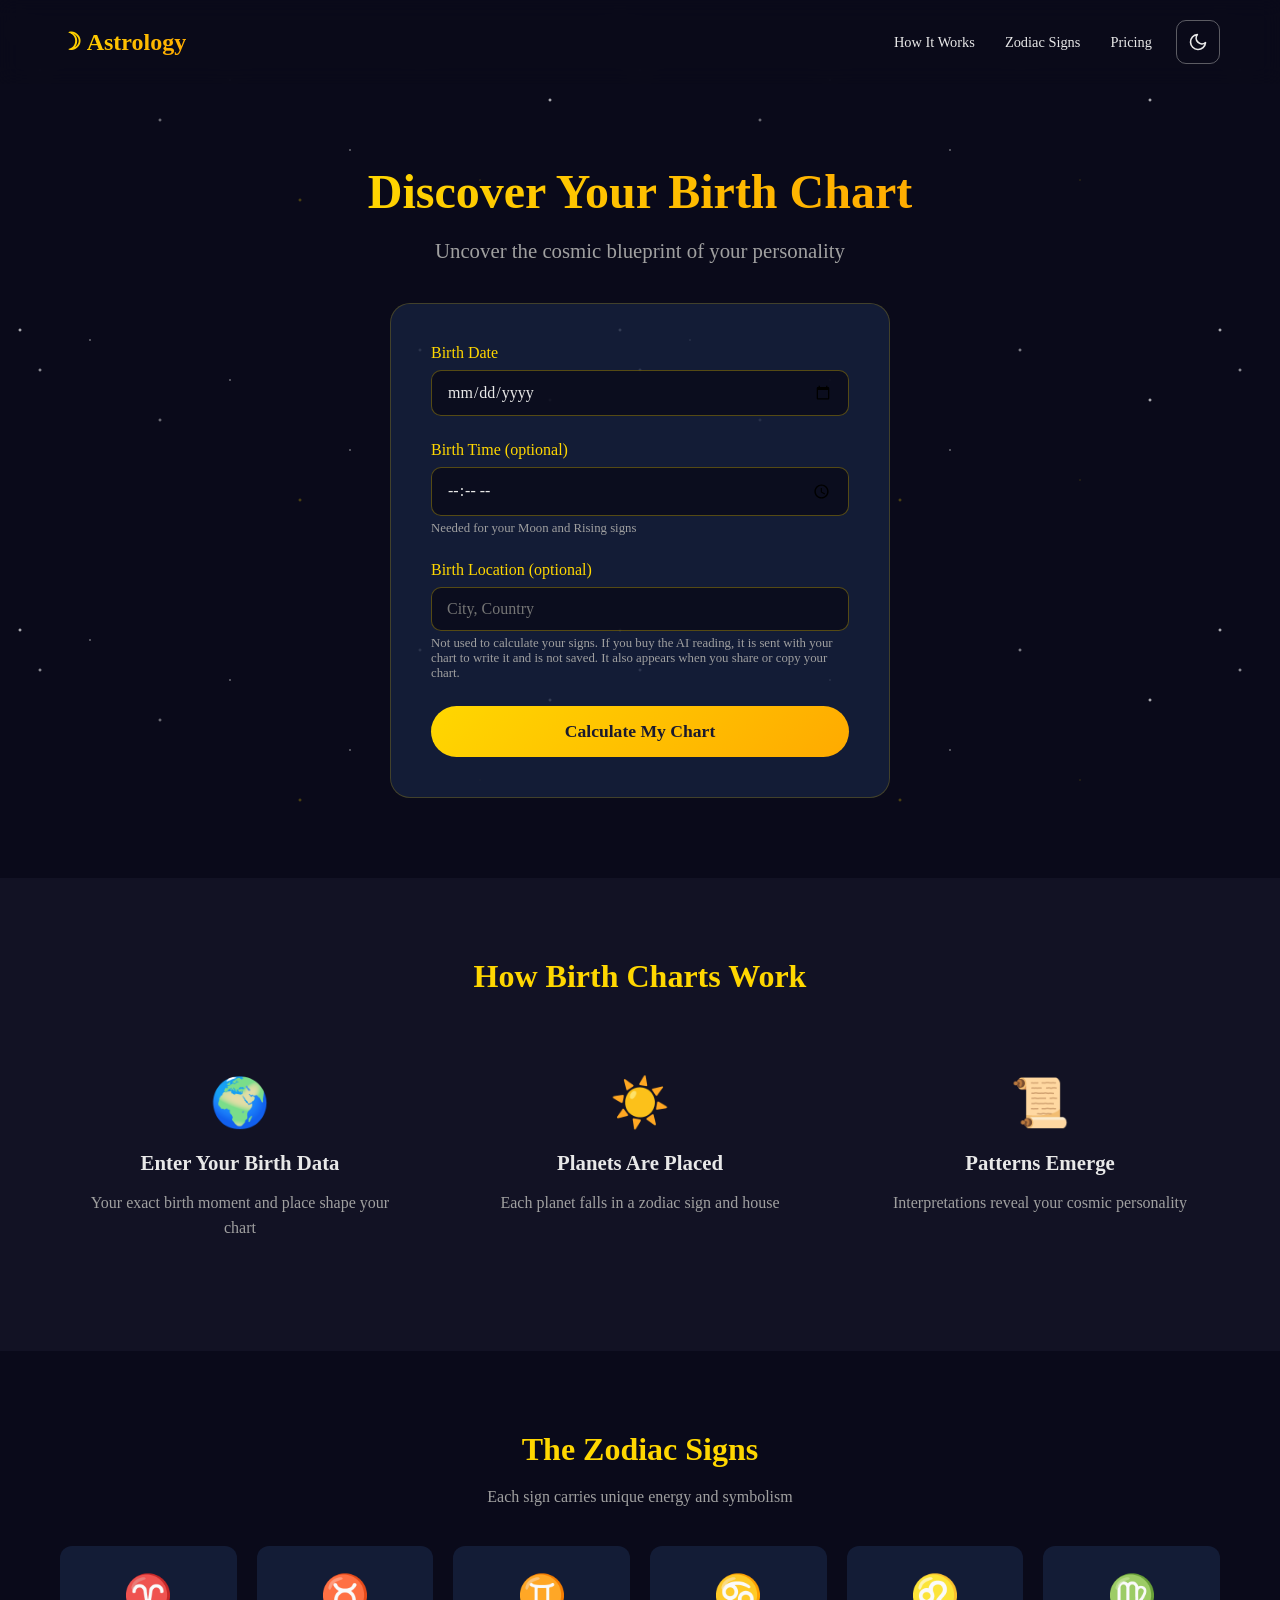
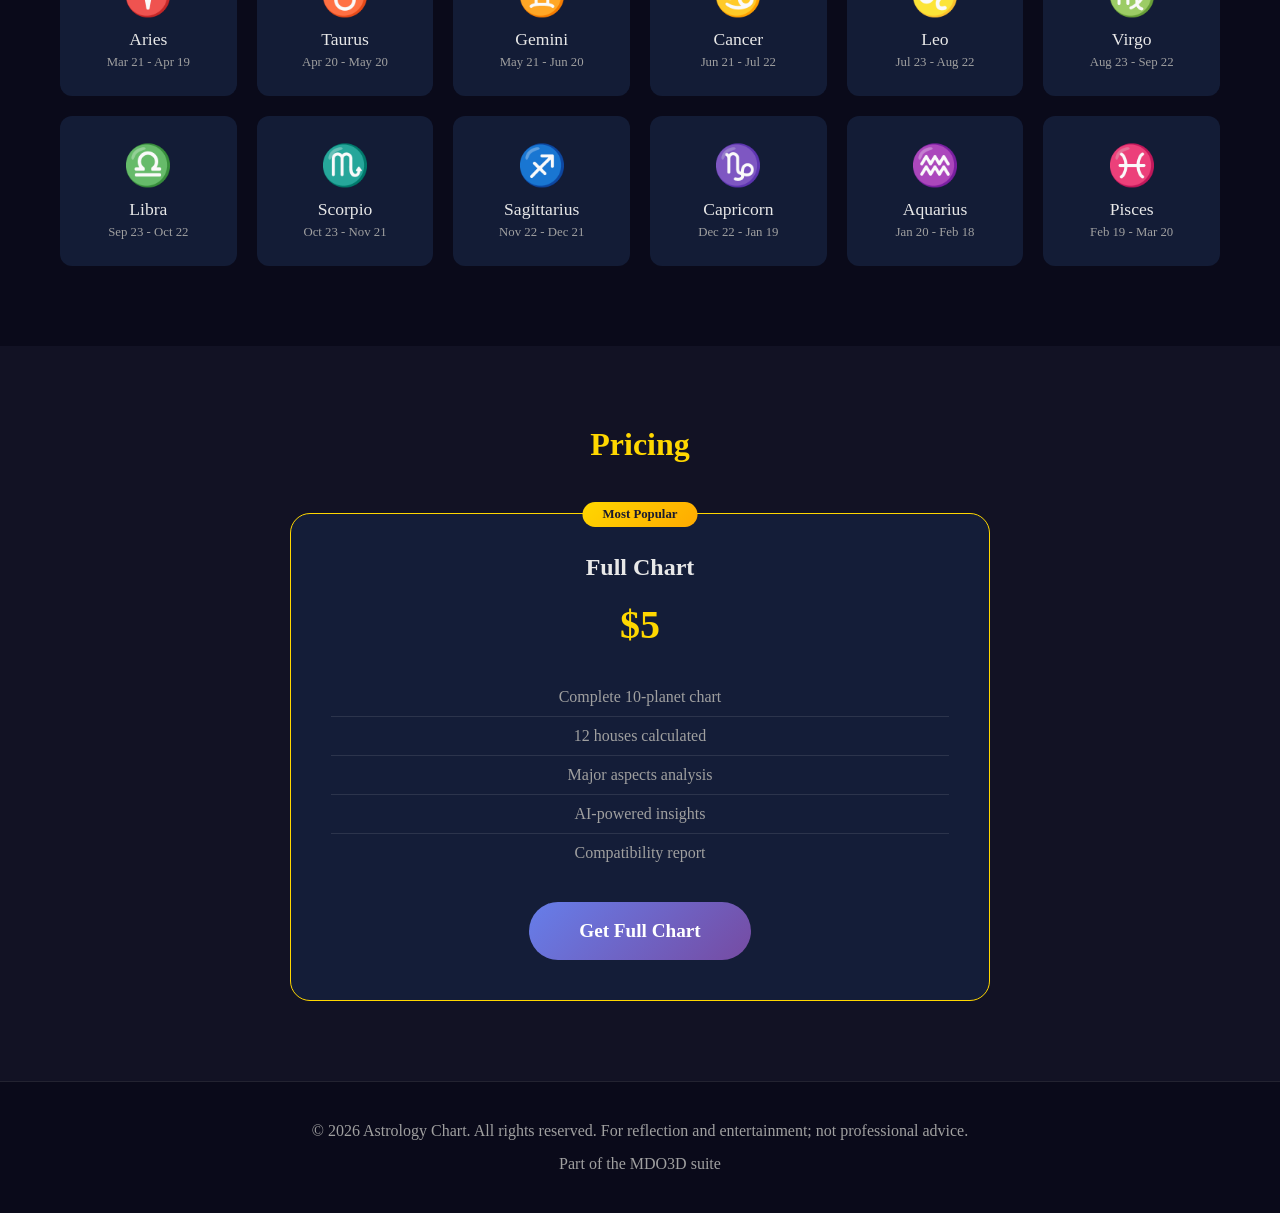
==== commit 0aa200a3: "copy(C7-010): one entertainment disclaimer on every divination footer: "For reflection and entertain" ====
--- a/public/index.html
+++ b/public/index.html
@@ -242,7 +242,7 @@
 
     <footer>
         <div class="container">
-            <p>&copy; 2026 Astrology Chart. All rights reserved. For entertainment and reflection purposes.</p>
+            <p>&copy; 2026 Astrology Chart. All rights reserved. For reflection and entertainment; not professional advice.</p>
             <div class="footer-links">
                 <a href="https://mdo3d.com">Part of the MDO3D suite</a>
             </div>
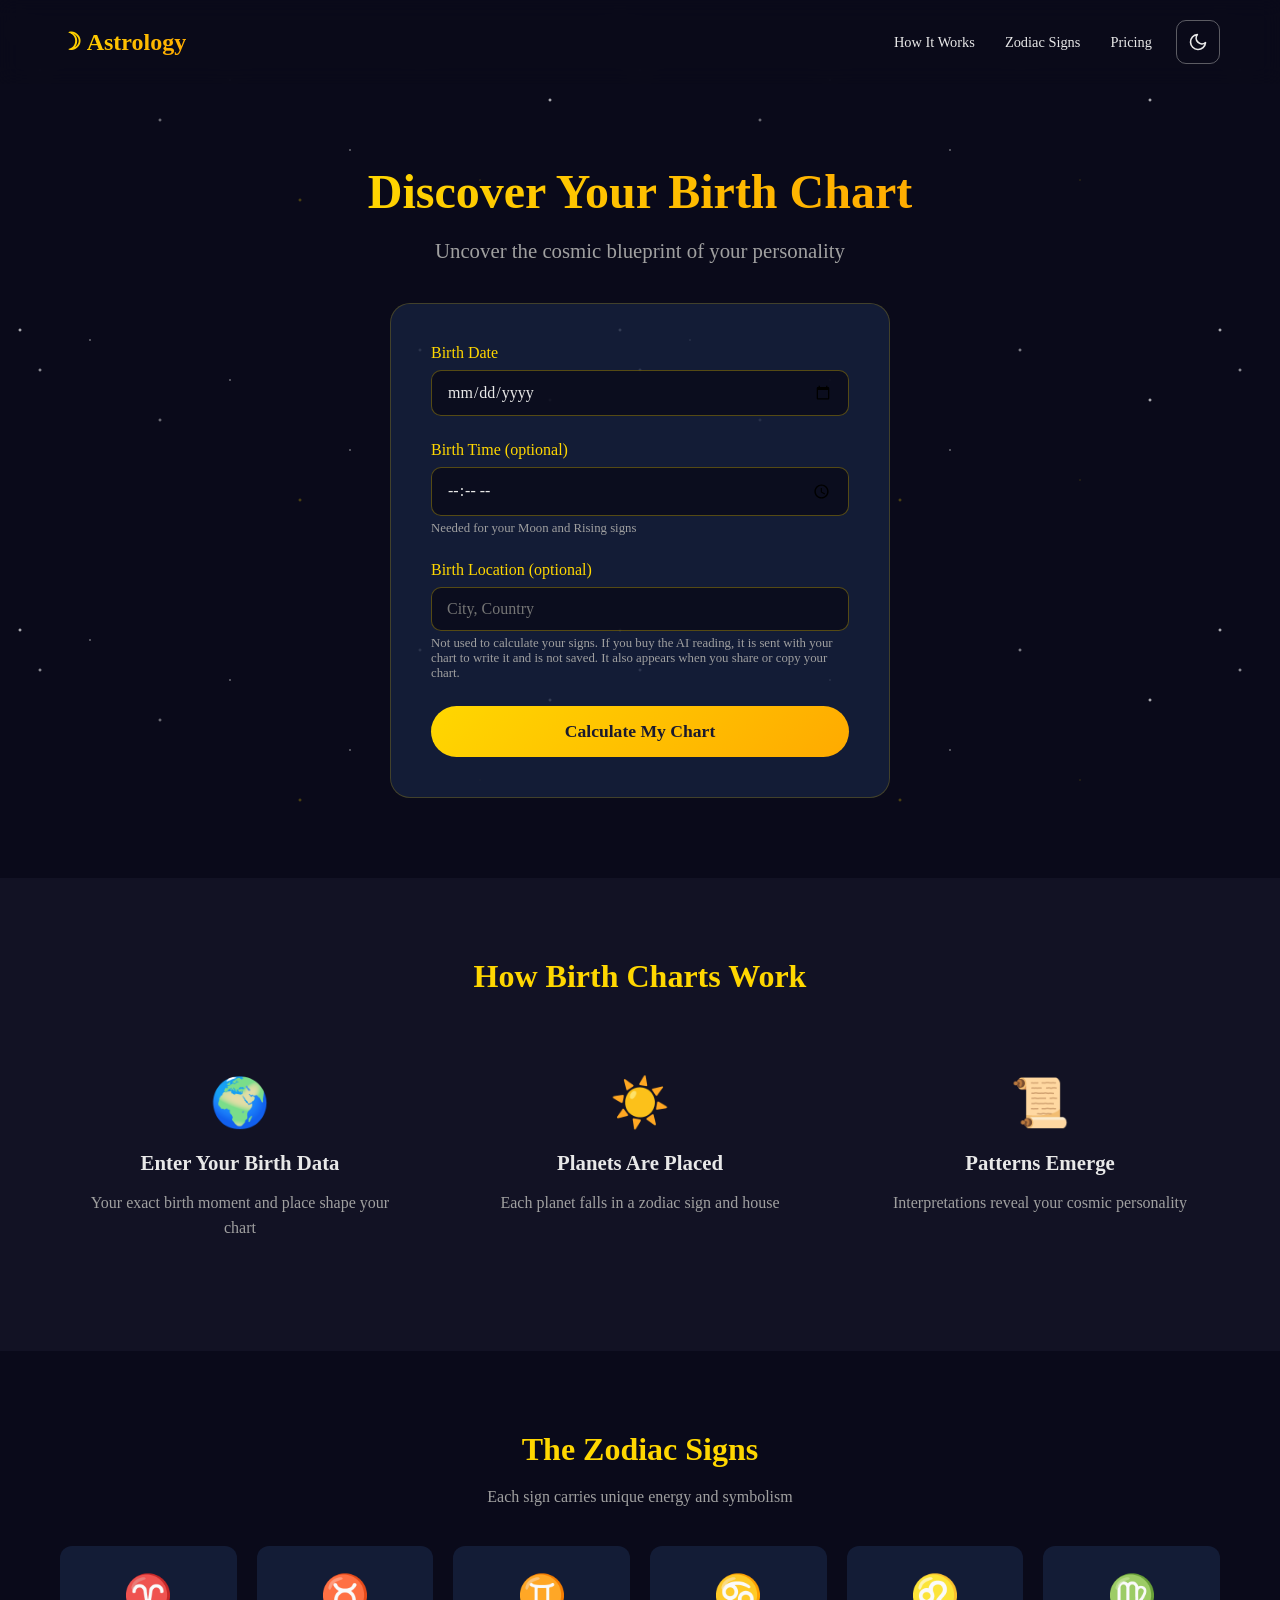
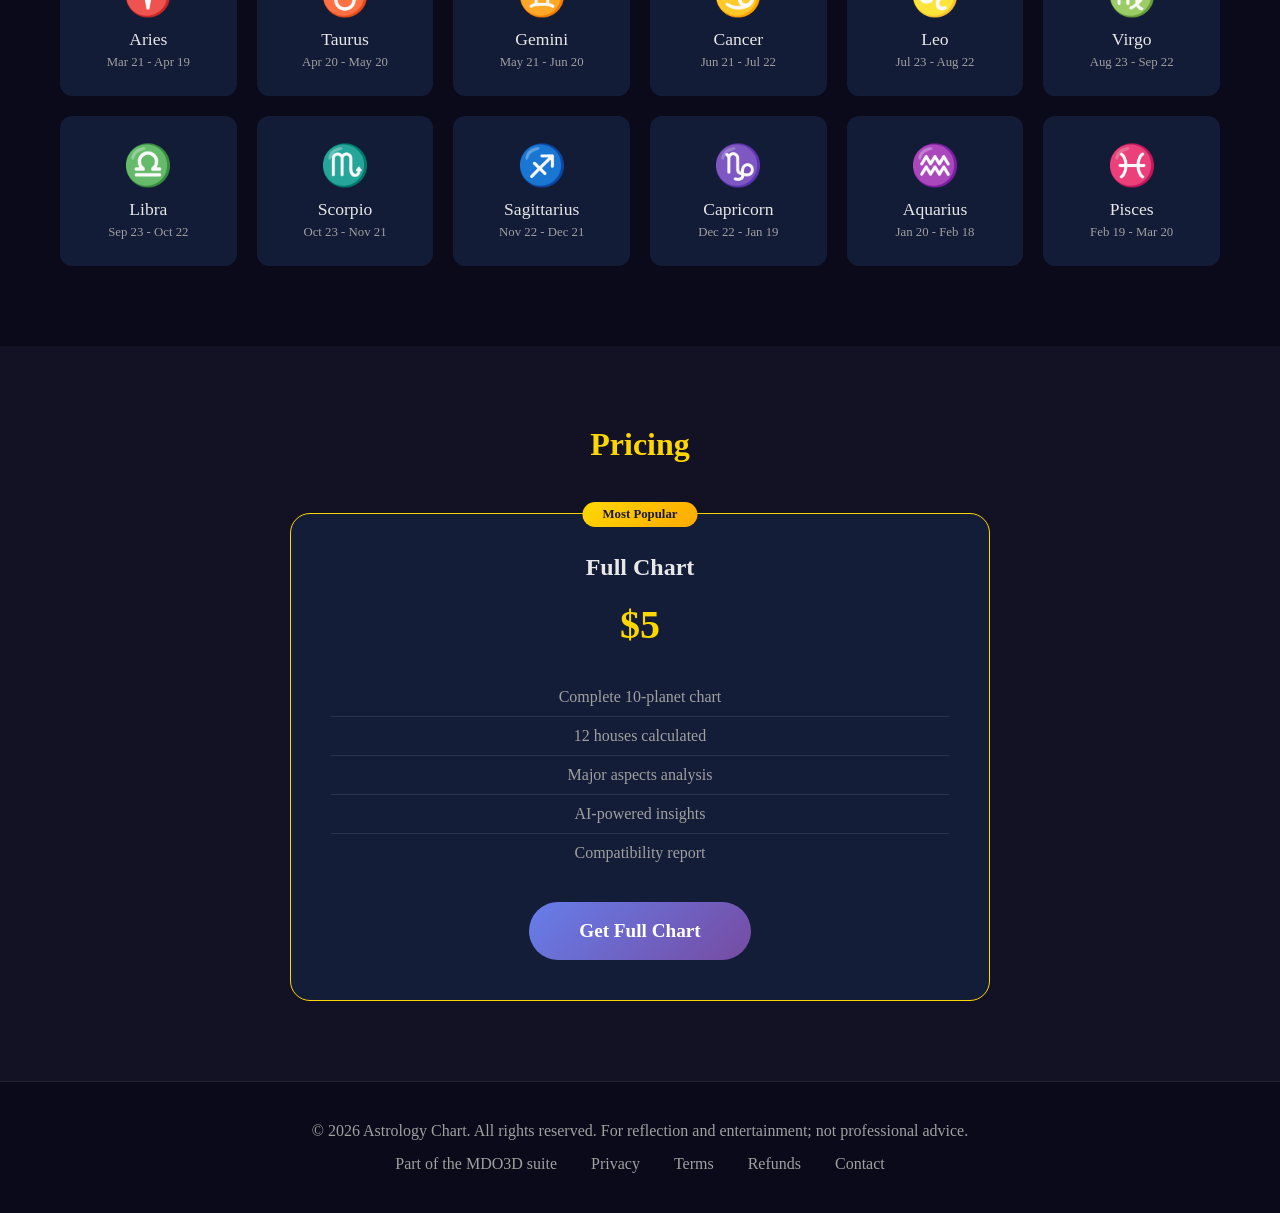
==== commit d3ec085d: "fix(astrology): footer Refunds/Contact; /refund /cancellation /acceptable-use /contact 307 to the md" ====
--- a/public/index.html
+++ b/public/index.html
@@ -245,6 +245,10 @@
             <p>&copy; 2026 Astrology Chart. All rights reserved. For reflection and entertainment; not professional advice.</p>
             <div class="footer-links">
                 <a href="https://mdo3d.com">Part of the MDO3D suite</a>
+                <a href="/privacy">Privacy</a>
+                <a href="/terms">Terms</a>
+                <a href="/refund">Refunds</a>
+                <a href="/contact">Contact</a>
             </div>
         </div>
     </footer>
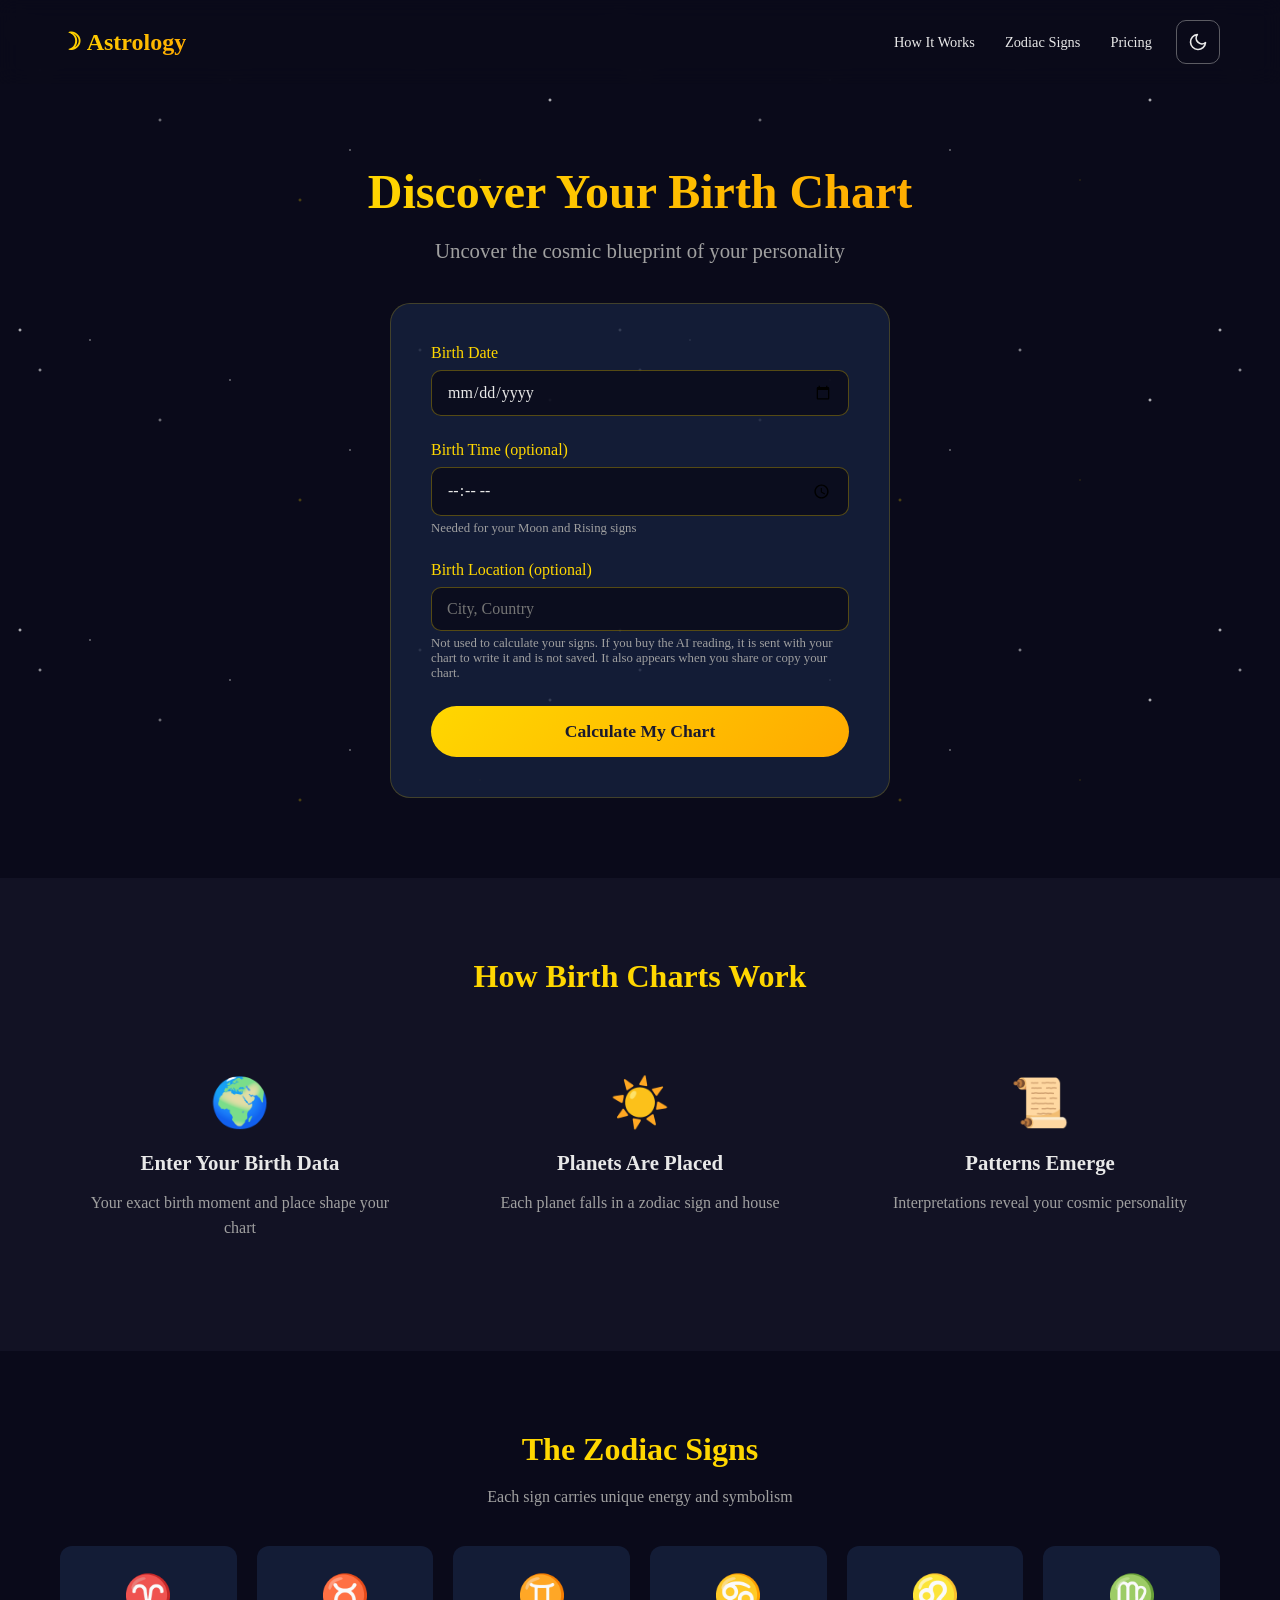
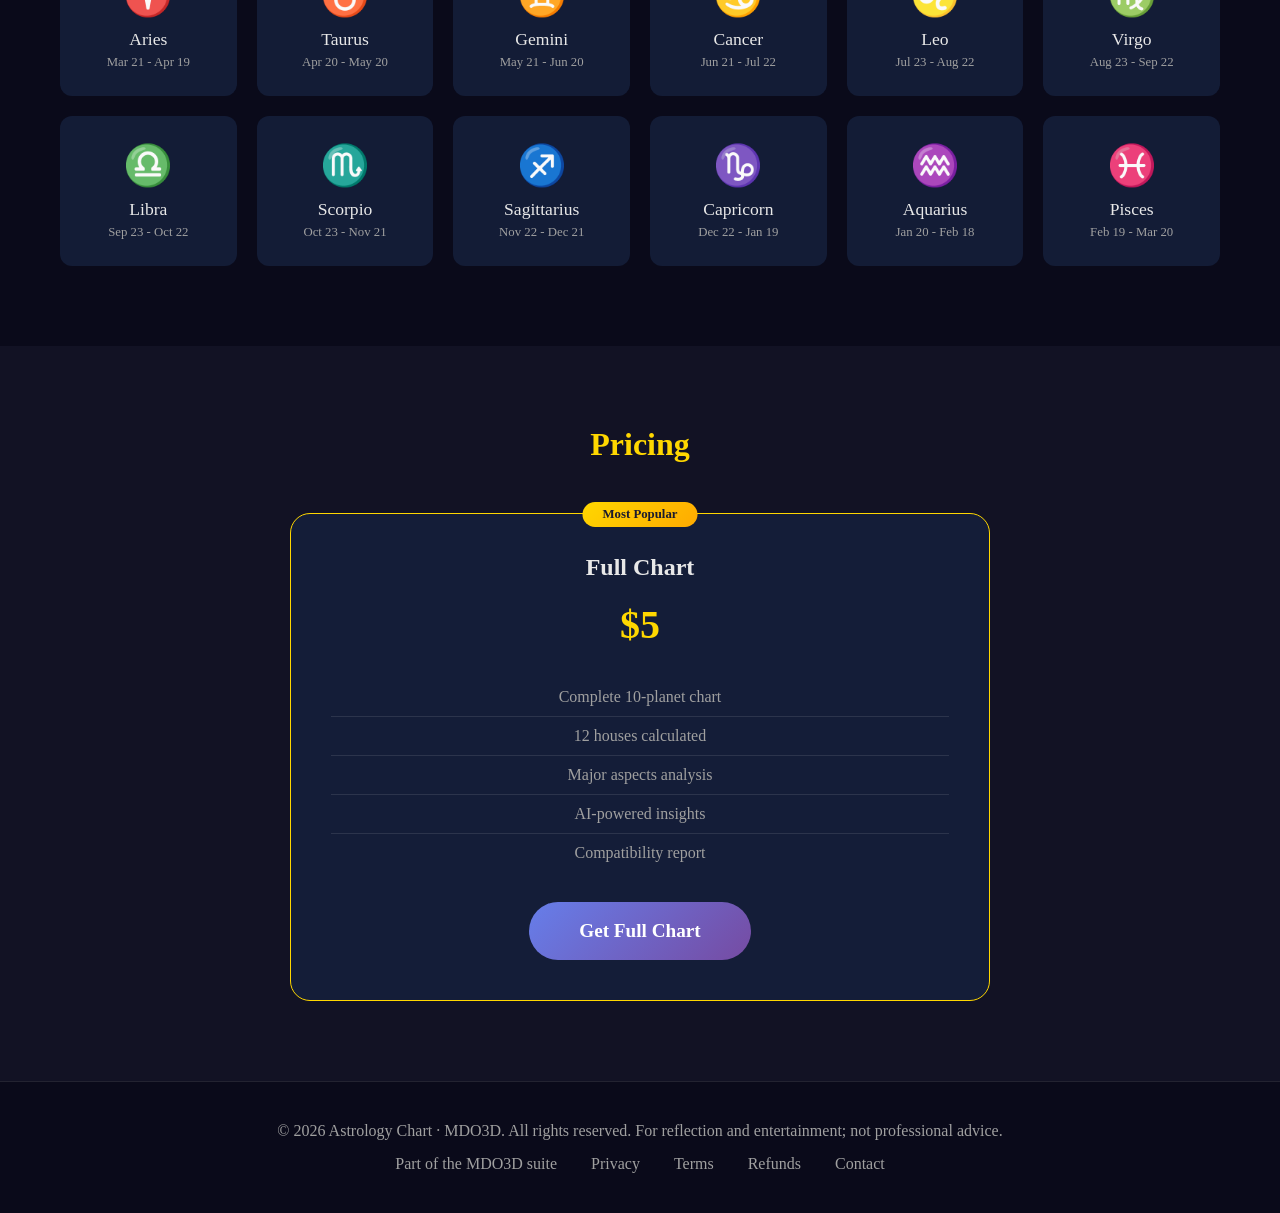
==== commit 1e902fa9: "copy(astrology): CONTENT-ENTITY-NAMES - footer names MDO3D Co-Authored-By: Claude Opus 5.5 <noreply@" ====
--- a/public/index.html
+++ b/public/index.html
@@ -242,7 +242,7 @@
 
     <footer>
         <div class="container">
-            <p>&copy; 2026 Astrology Chart. All rights reserved. For reflection and entertainment; not professional advice.</p>
+            <p>&copy; 2026 Astrology Chart · MDO3D. All rights reserved. For reflection and entertainment; not professional advice.</p>
             <div class="footer-links">
                 <a href="https://mdo3d.com">Part of the MDO3D suite</a>
                 <a href="/privacy">Privacy</a>
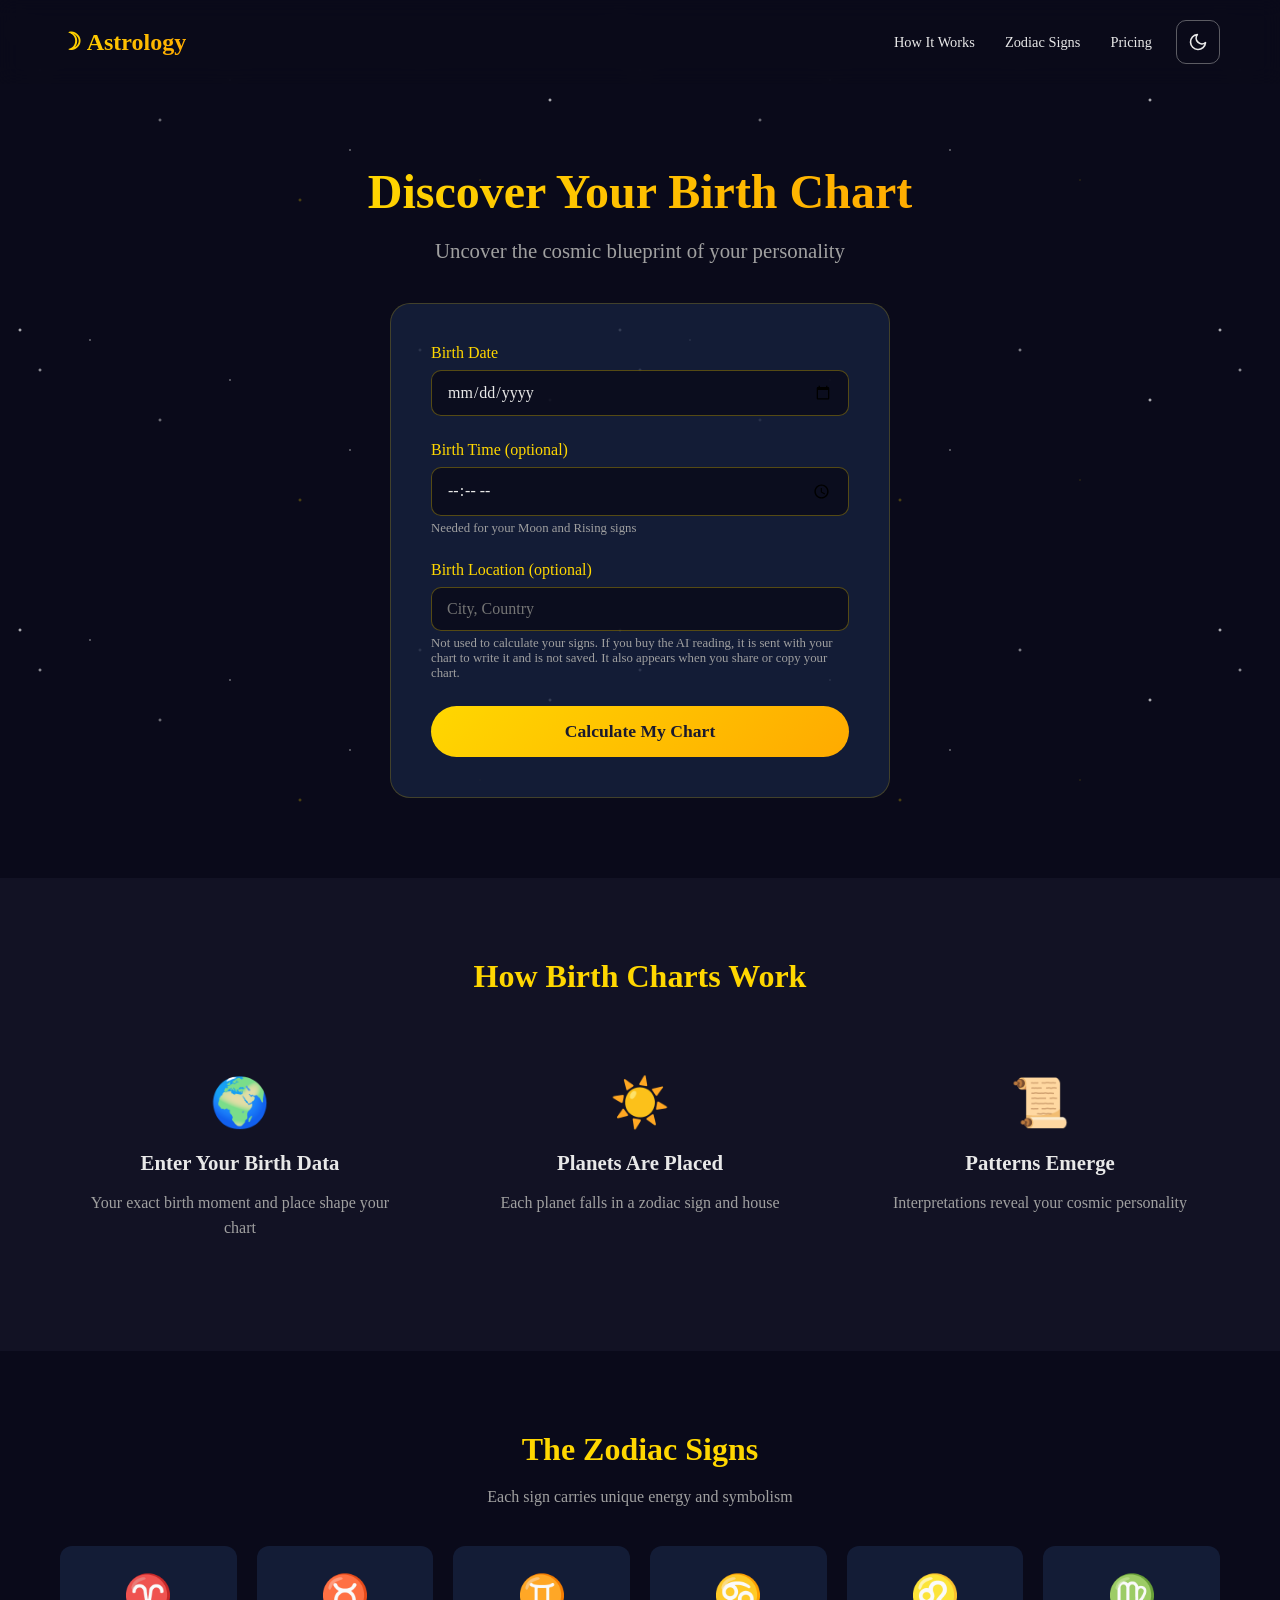
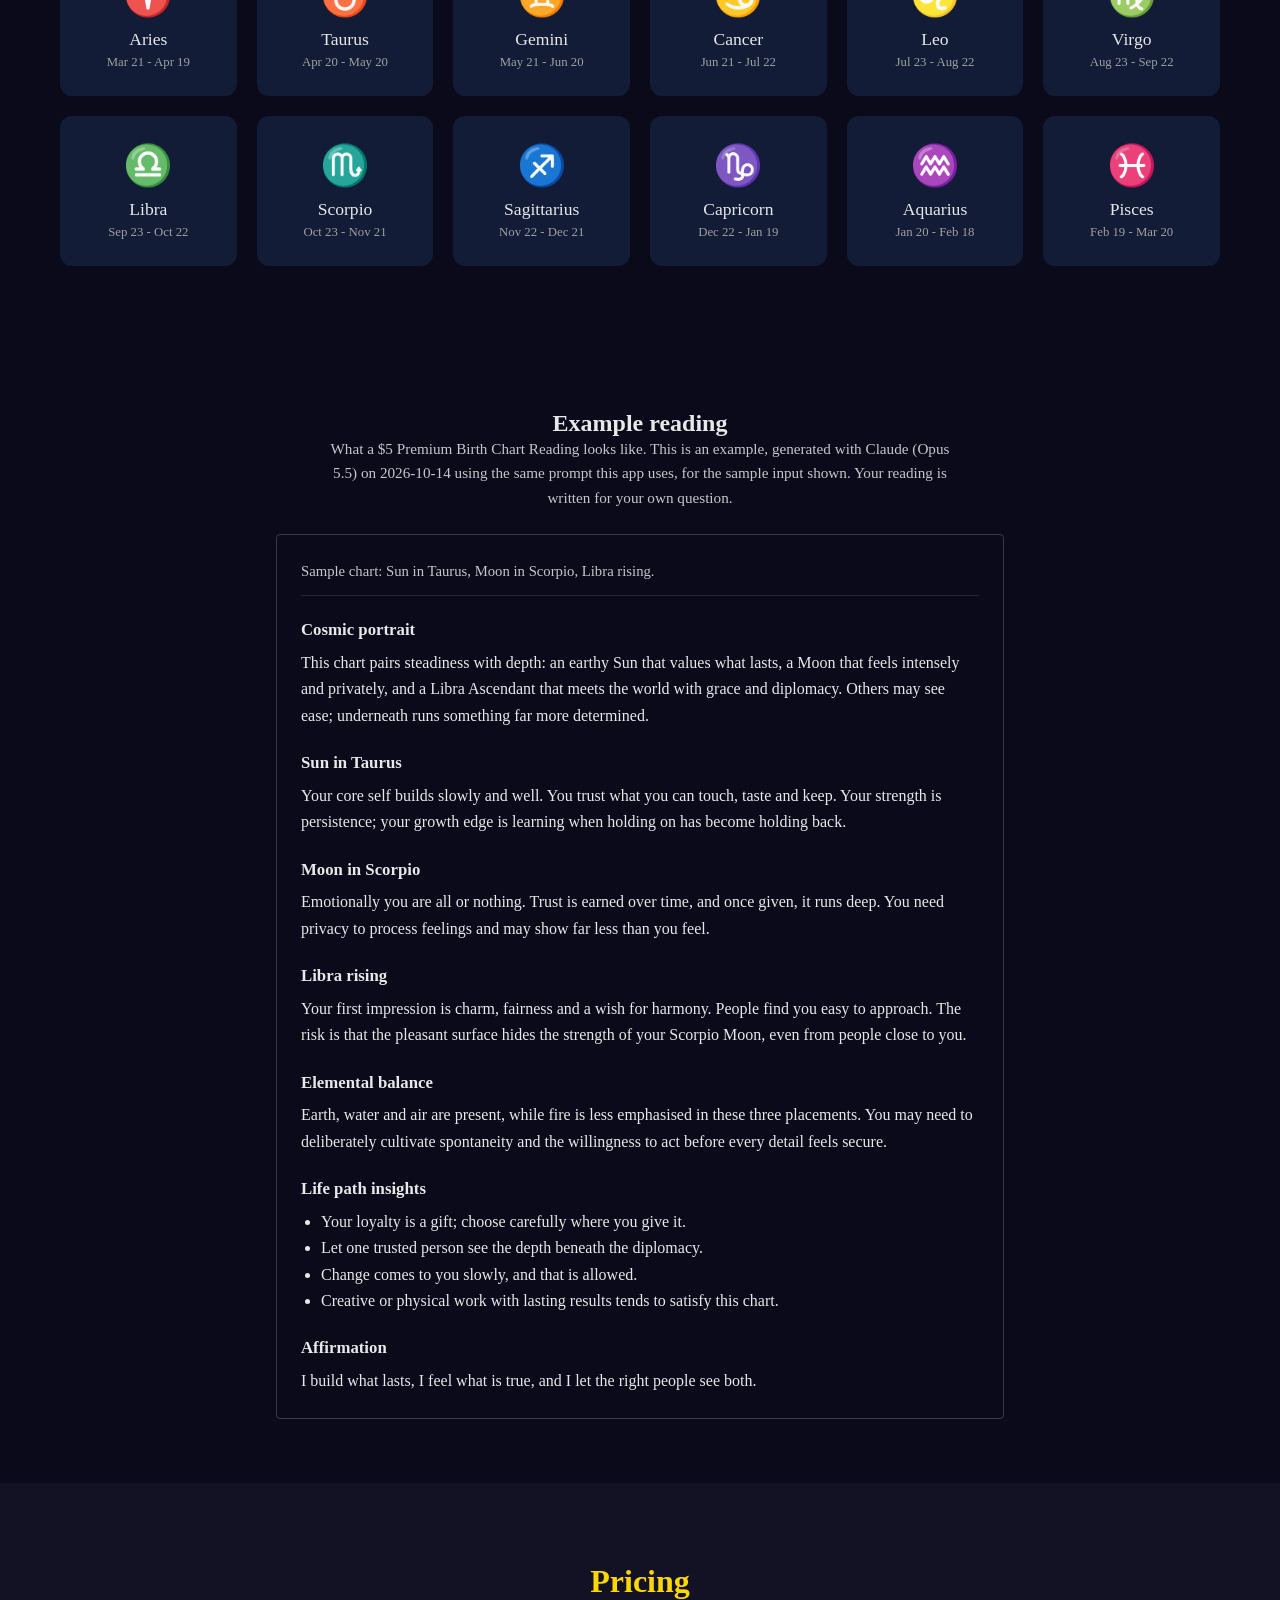
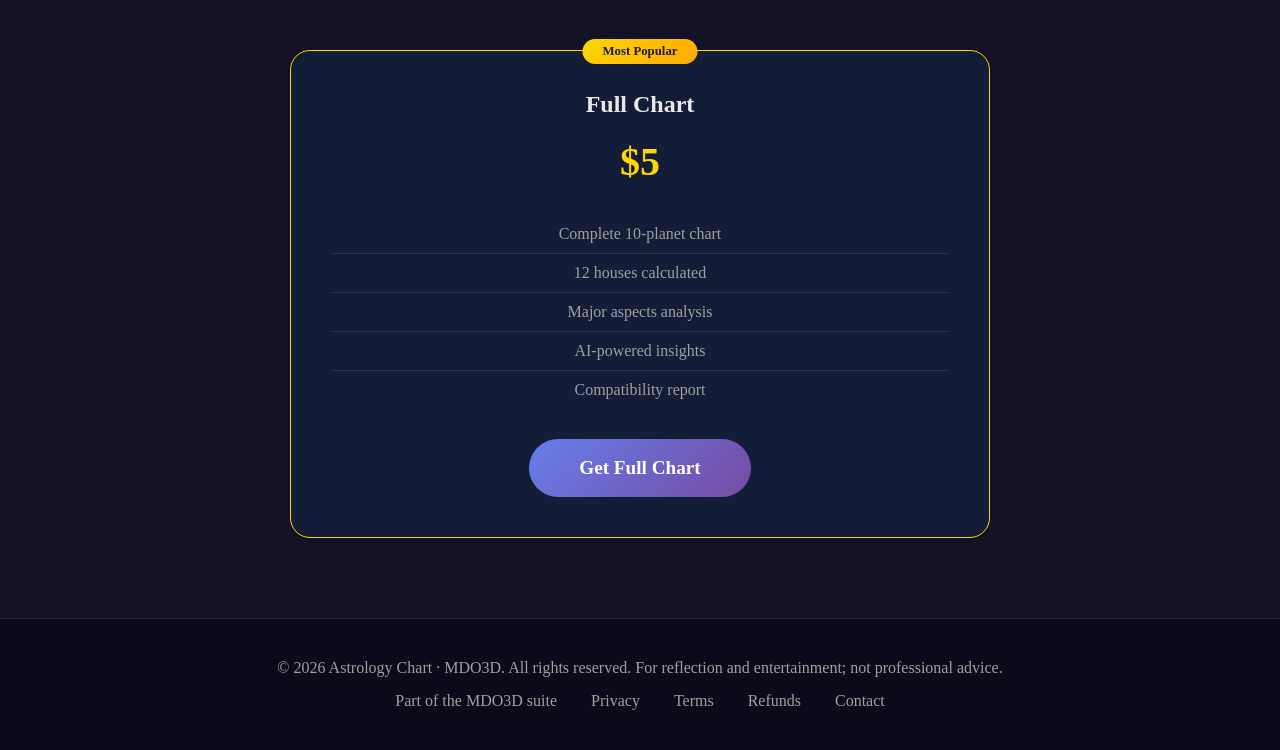
==== commit 0221a152: "p1: labelled example reading + price on the page (data-price synced) Co-Authored-By: Claude Opus 5.5" ====
--- a/public/index.html
+++ b/public/index.html
@@ -218,6 +218,28 @@
             </div>
         </section>
 
+        <!-- Example reading (honest sample, labelled) -->
+        <section id="example-reading" class="example-reading">
+<style>
+.example-reading{padding:64px 0}
+.example-reading .example-wrap{max-width:760px;margin:0 auto;padding:0 16px;text-align:left}
+.example-reading h2{text-align:center}
+.example-reading .example-meta{opacity:.85;font-size:.95rem;line-height:1.6;text-align:center;margin:0 auto 24px;max-width:640px}
+.example-reading .example-card{border:1px solid rgba(127,127,127,.4);border-radius:4px;padding:24px;line-height:1.65}
+.example-reading .example-card h3{font-size:1.05rem;margin:20px 0 6px}
+.example-reading .example-card h3:first-child{margin-top:0}
+.example-reading .example-card ul{padding-left:1.25rem;margin:6px 0}
+.example-reading .example-card .example-input{font-size:.92rem;opacity:.85;border-bottom:1px solid rgba(127,127,127,.3);padding-bottom:12px;margin-bottom:16px}
+</style>
+            <div class="example-wrap">
+                <h2>Example reading</h2>
+                <p class="example-meta">What a <span data-price="birth-chart">$5</span> Premium Birth Chart Reading looks like. This is an example, generated with Claude (Opus 5.5) on 2026-10-14 using the same prompt this app uses, for the sample input shown. Your reading is written for your own question.</p>
+                <div class="example-card">
+                    <p class="example-input">Sample chart: Sun in Taurus, Moon in Scorpio, Libra rising.</p>
+                    <h3>Cosmic portrait</h3><p>This chart pairs steadiness with depth: an earthy Sun that values what lasts, a Moon that feels intensely and privately, and a Libra Ascendant that meets the world with grace and diplomacy. Others may see ease; underneath runs something far more determined.</p><h3>Sun in Taurus</h3><p>Your core self builds slowly and well. You trust what you can touch, taste and keep. Your strength is persistence; your growth edge is learning when holding on has become holding back.</p><h3>Moon in Scorpio</h3><p>Emotionally you are all or nothing. Trust is earned over time, and once given, it runs deep. You need privacy to process feelings and may show far less than you feel.</p><h3>Libra rising</h3><p>Your first impression is charm, fairness and a wish for harmony. People find you easy to approach. The risk is that the pleasant surface hides the strength of your Scorpio Moon, even from people close to you.</p><h3>Elemental balance</h3><p>Earth, water and air are present, while fire is less emphasised in these three placements. You may need to deliberately cultivate spontaneity and the willingness to act before every detail feels secure.</p><h3>Life path insights</h3><ul><li>Your loyalty is a gift; choose carefully where you give it.</li><li>Let one trusted person see the depth beneath the diplomacy.</li><li>Change comes to you slowly, and that is allowed.</li><li>Creative or physical work with lasting results tends to satisfy this chart.</li></ul><h3>Affirmation</h3><p>I build what lasts, I feel what is true, and I let the right people see both.</p>
+                </div>
+            </div>
+        </section>
         <section id="pricing" class="pricing-section">
             <div class="container">
                 <h2>Pricing</h2>
--- a/public/css/styles.css
+++ b/public/css/styles.css
@@ -880,3 +880,8 @@
 /* Paid from first use: the meanings card is empty until the paid reading is delivered.
    Never render an empty card; the upsell below says what unlocks it. */
 .chart-meanings:empty { display: none; }
+
+/* HID-005: honour prefers-reduced-motion (the starfield twinkle and other decorative motion stop) */
+@media (prefers-reduced-motion: reduce) {
+    *, *::before, *::after { animation-duration: .01ms !important; animation-iteration-count: 1 !important; transition-duration: .01ms !important; scroll-behavior: auto !important; }
+}
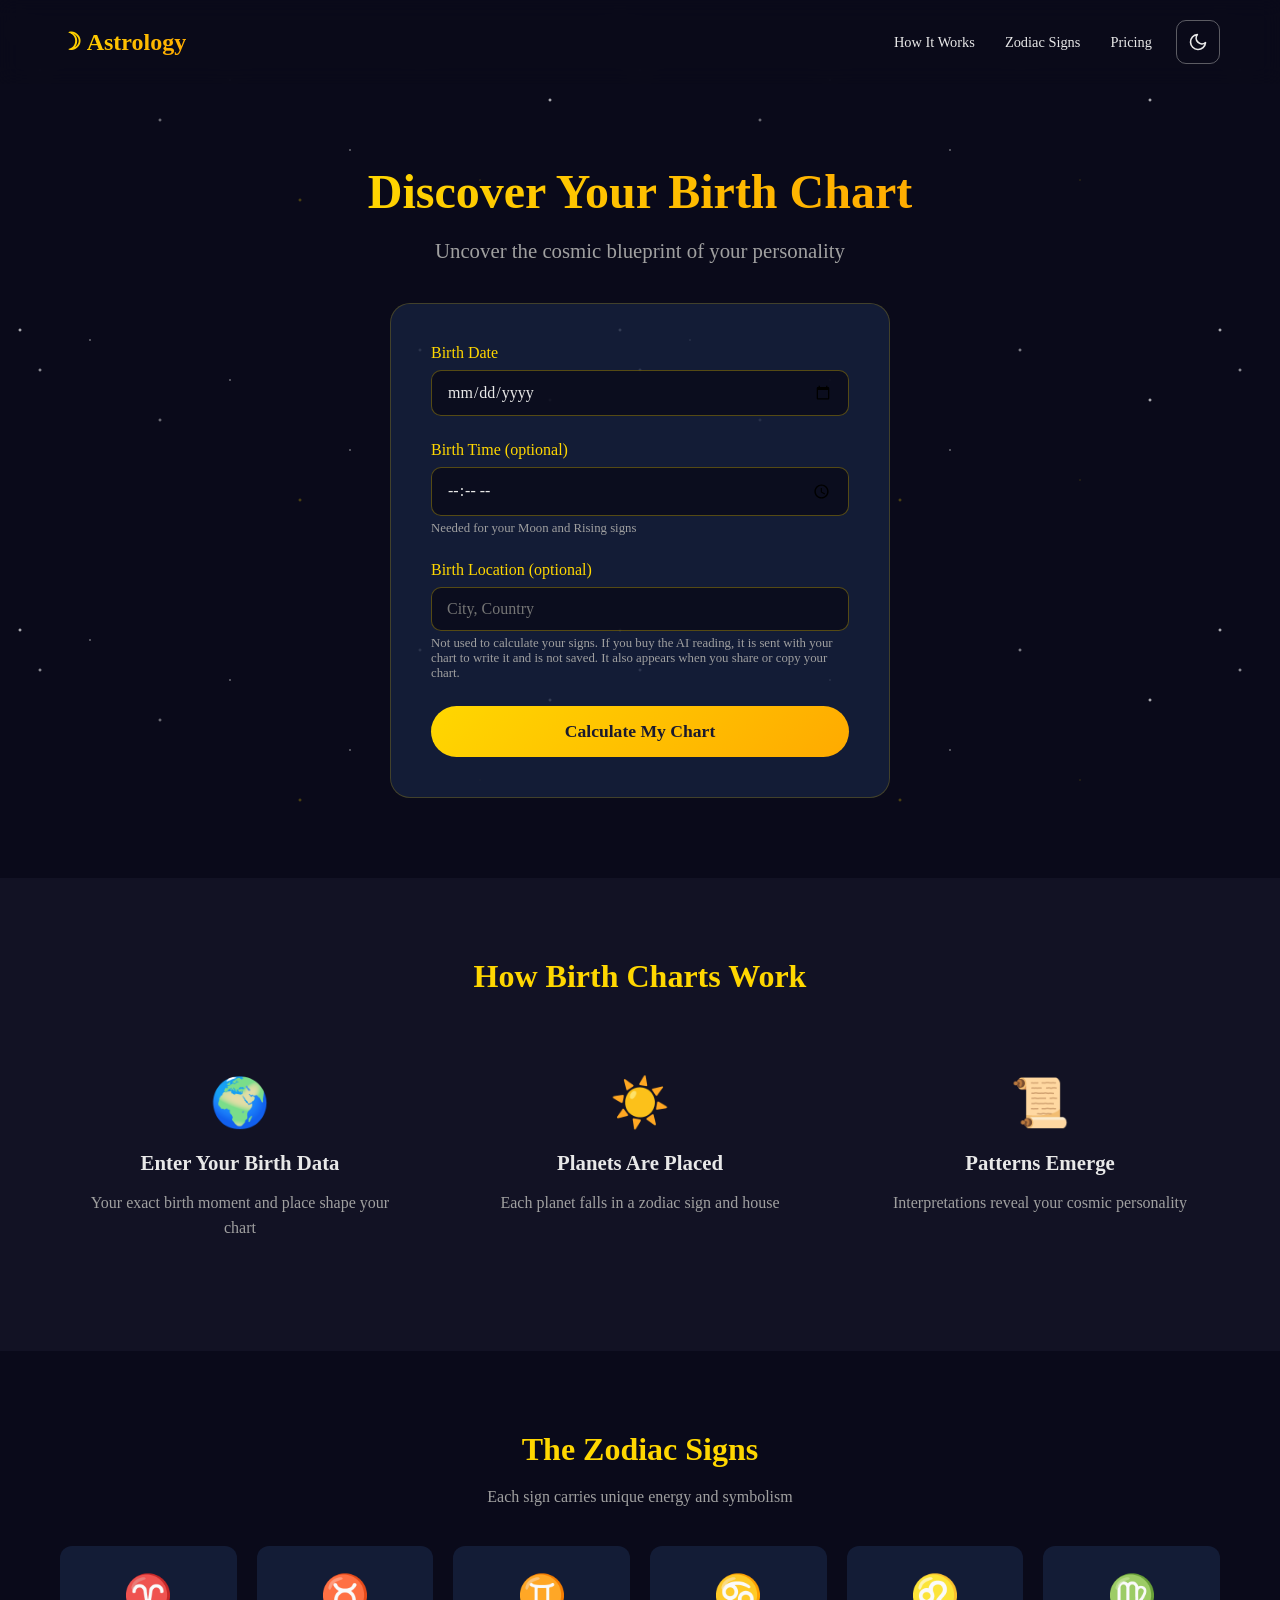
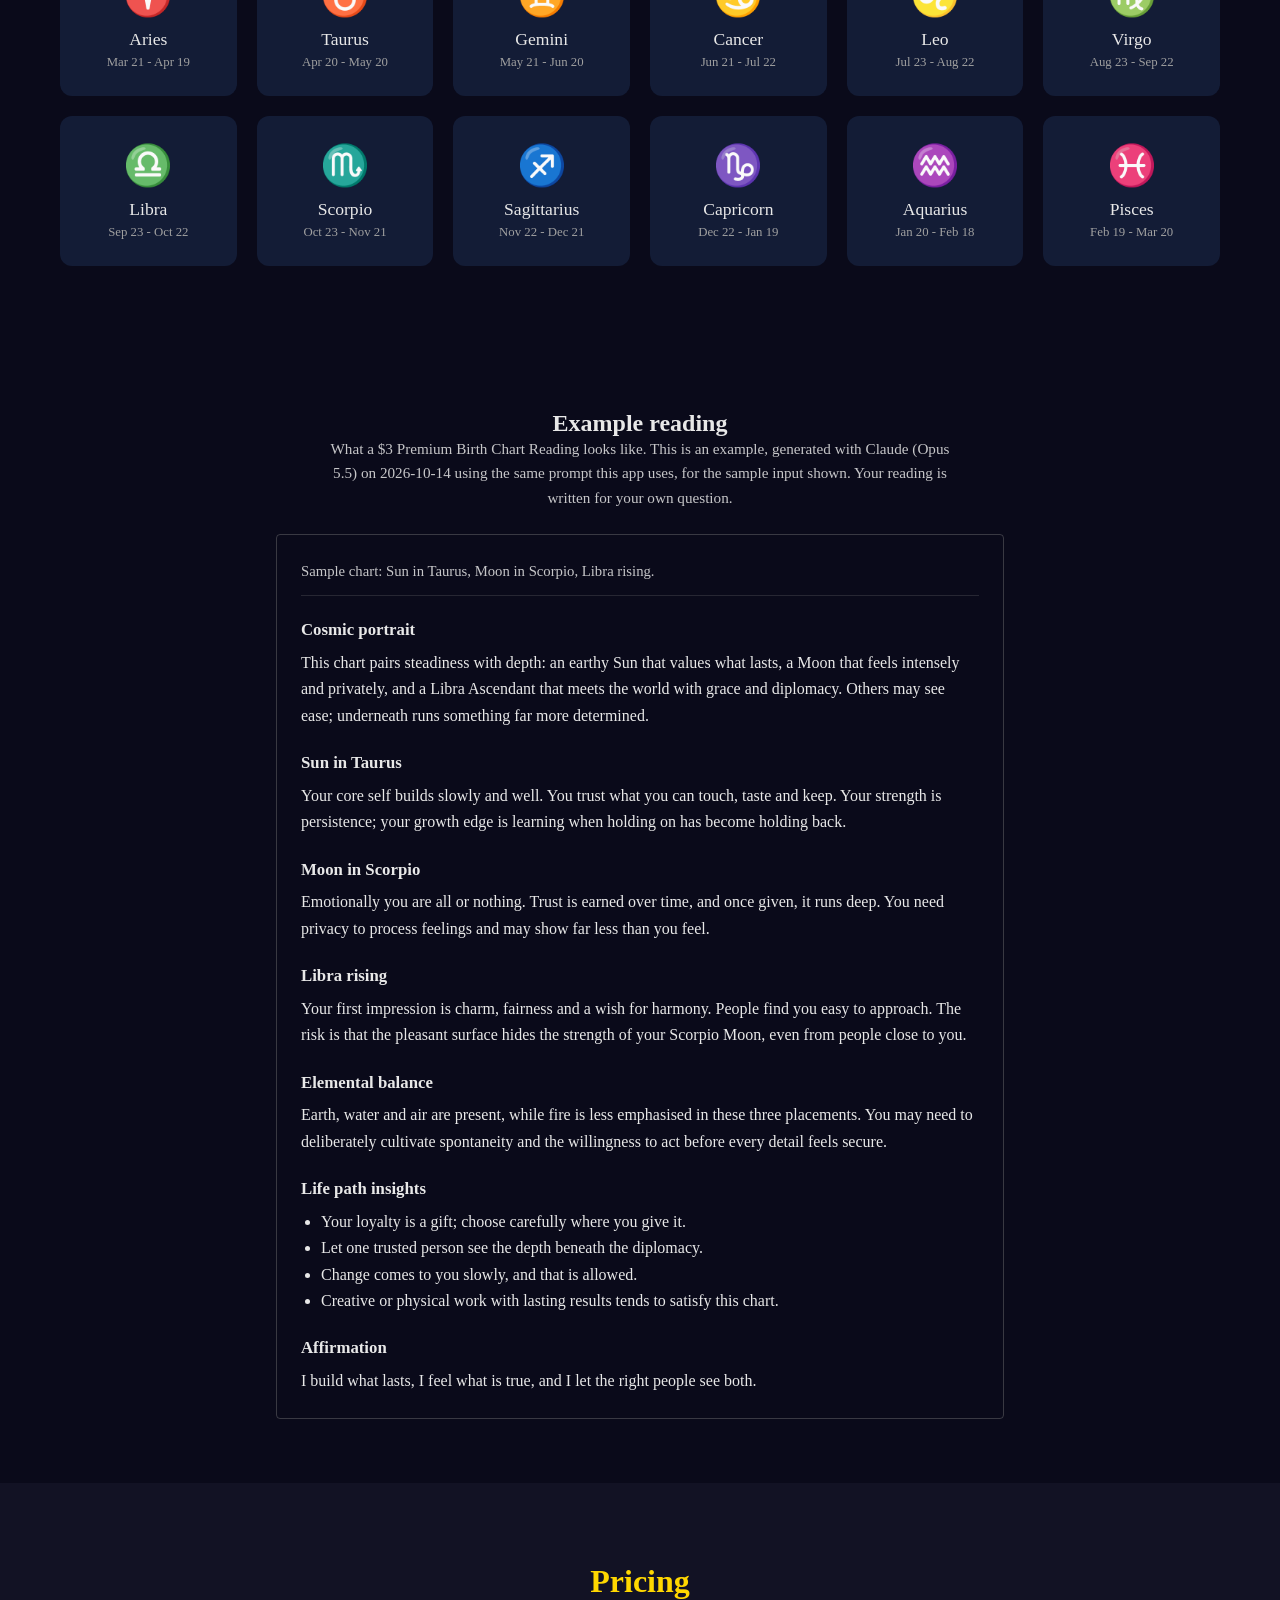
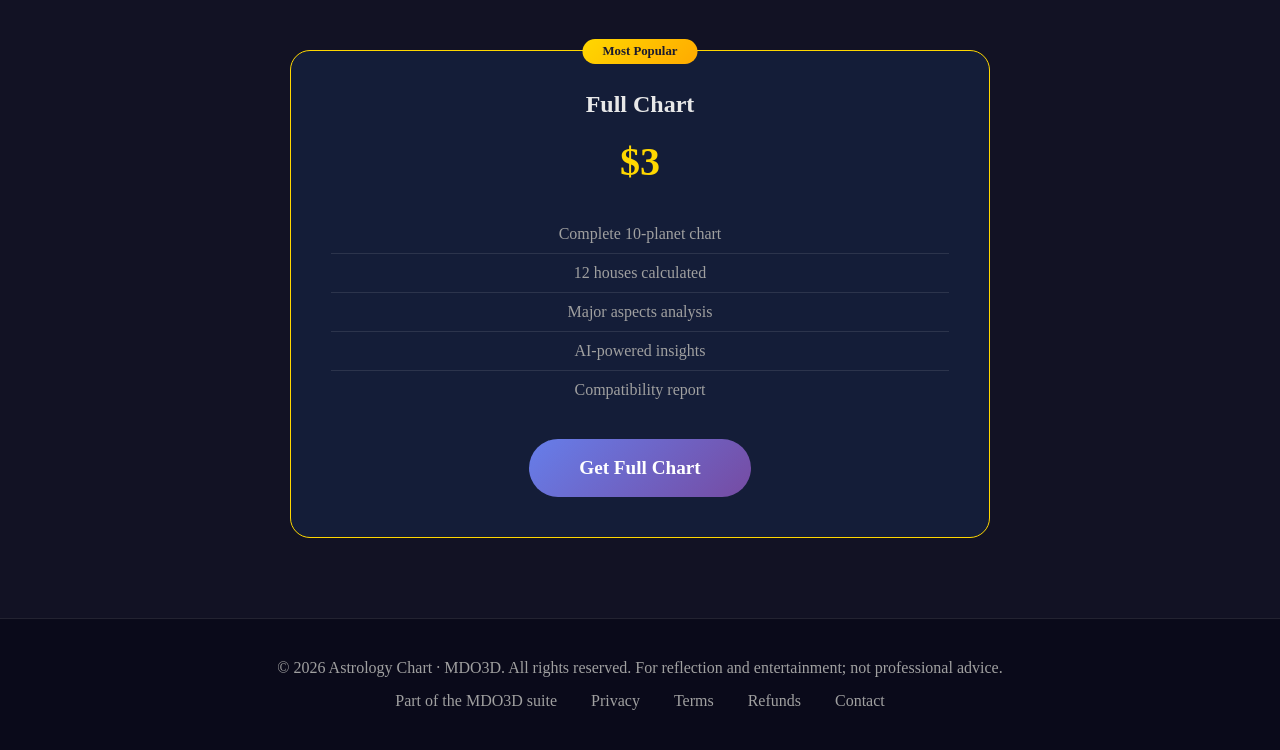
==== commit 6e3ca12c: "pricing: MDO-S10 (a) divination ladder $3 single / $5 three / $9 full spread Synced from mdothree/md" ====
--- a/public/index.html
+++ b/public/index.html
@@ -144,7 +144,7 @@
                             <li>✨ Compatibility insights</li>
                         </ul>
                         <button class="btn-premium" id="upgrade-btn">
-                            Get Full Chart - <span data-price="birth-chart">$5</span>
+                            Get Full Chart - <span data-price="birth-chart">$3</span>
                         </button>
                     </div>
 
@@ -180,7 +180,7 @@
                     <li>✨ Compatibility insights</li>
                 </ul>
                 <button class="btn-premium modal-btn" id="modal-upgrade-btn" onclick="handlePremiumPurchase()">
-                    Get Full Chart - <span data-price="birth-chart">$5</span>
+                    Get Full Chart - <span data-price="birth-chart">$3</span>
                 </button>
                 <button class="modal-skip" id="modal-skip">Maybe Later</button>
             </div>
@@ -247,7 +247,7 @@
                     <div class="pricing-card featured">
                         <div class="badge">Most Popular</div>
                         <h3>Full Chart</h3>
-                        <div class="price" data-price="birth-chart">$5</div>
+                        <div class="price" data-price="birth-chart">$3</div>
                         <ul>
                             <li>Complete 10-planet chart</li>
                             <li>12 houses calculated</li>
